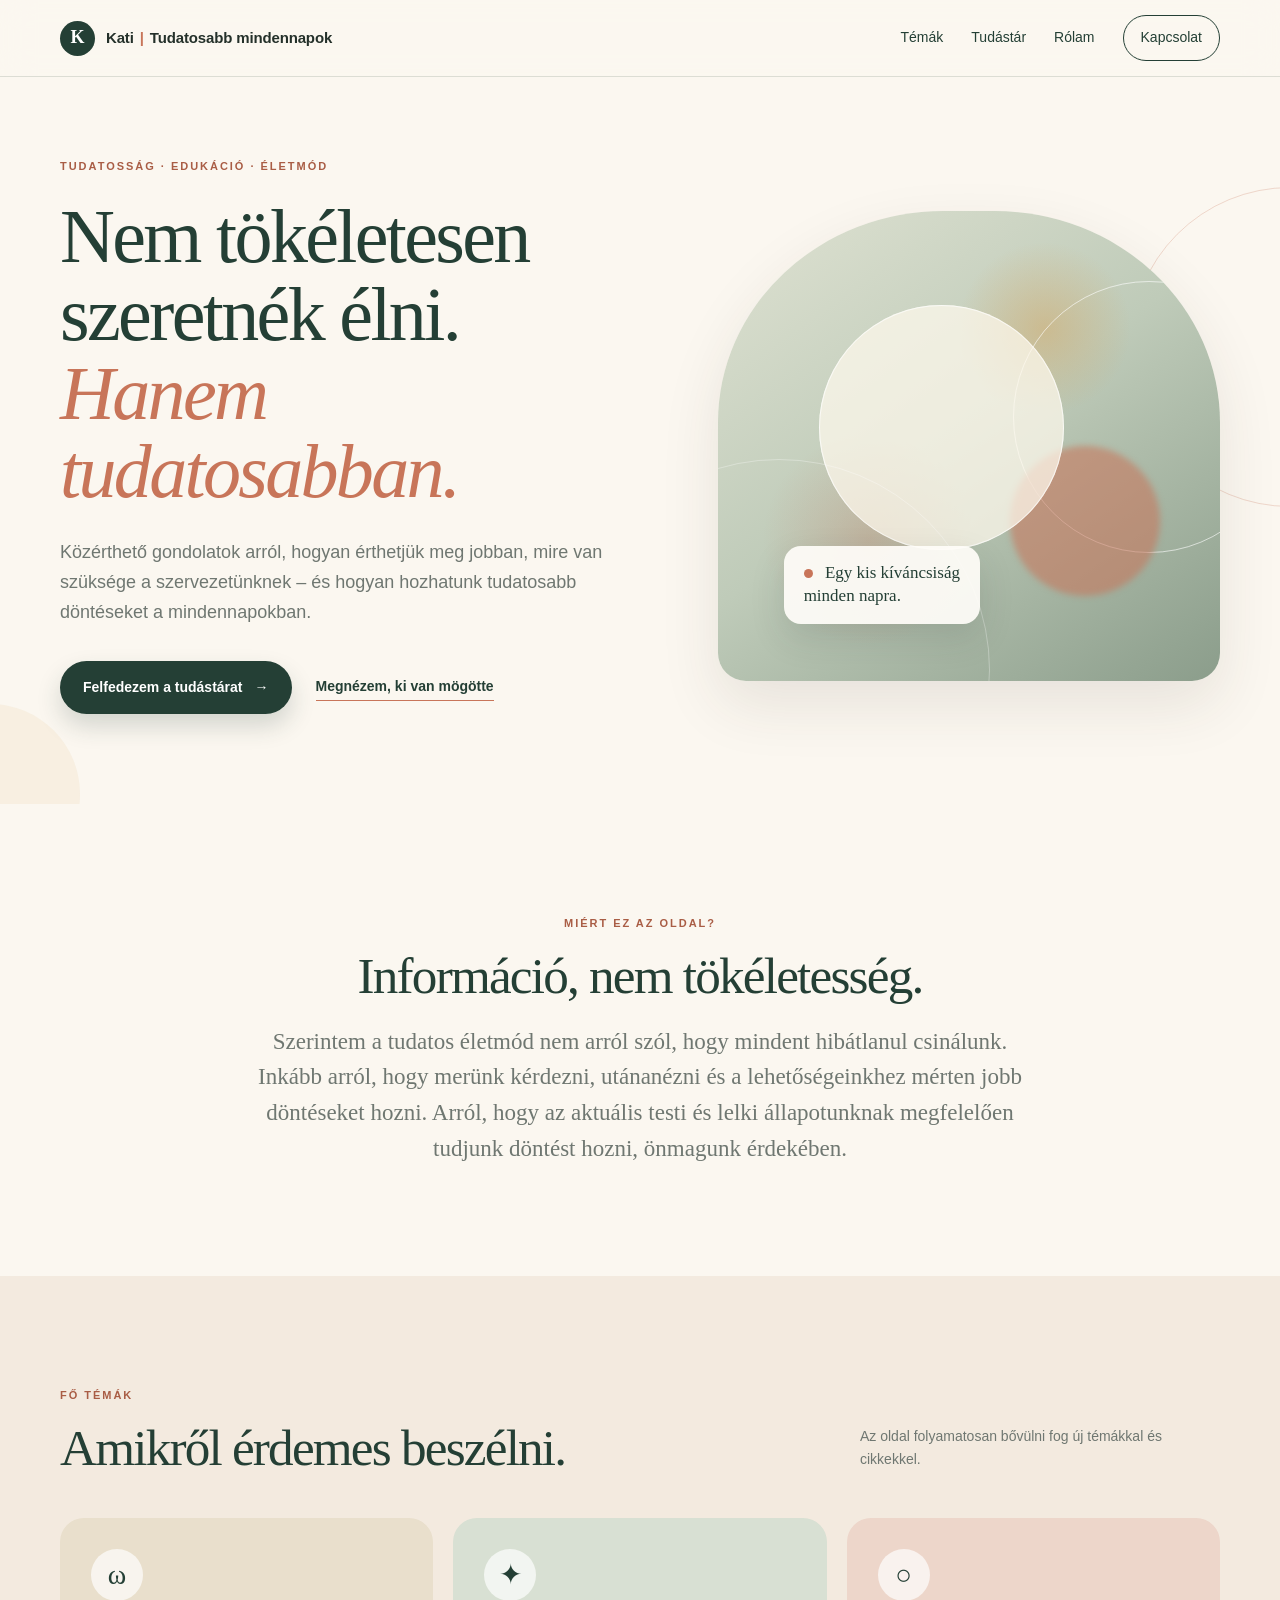
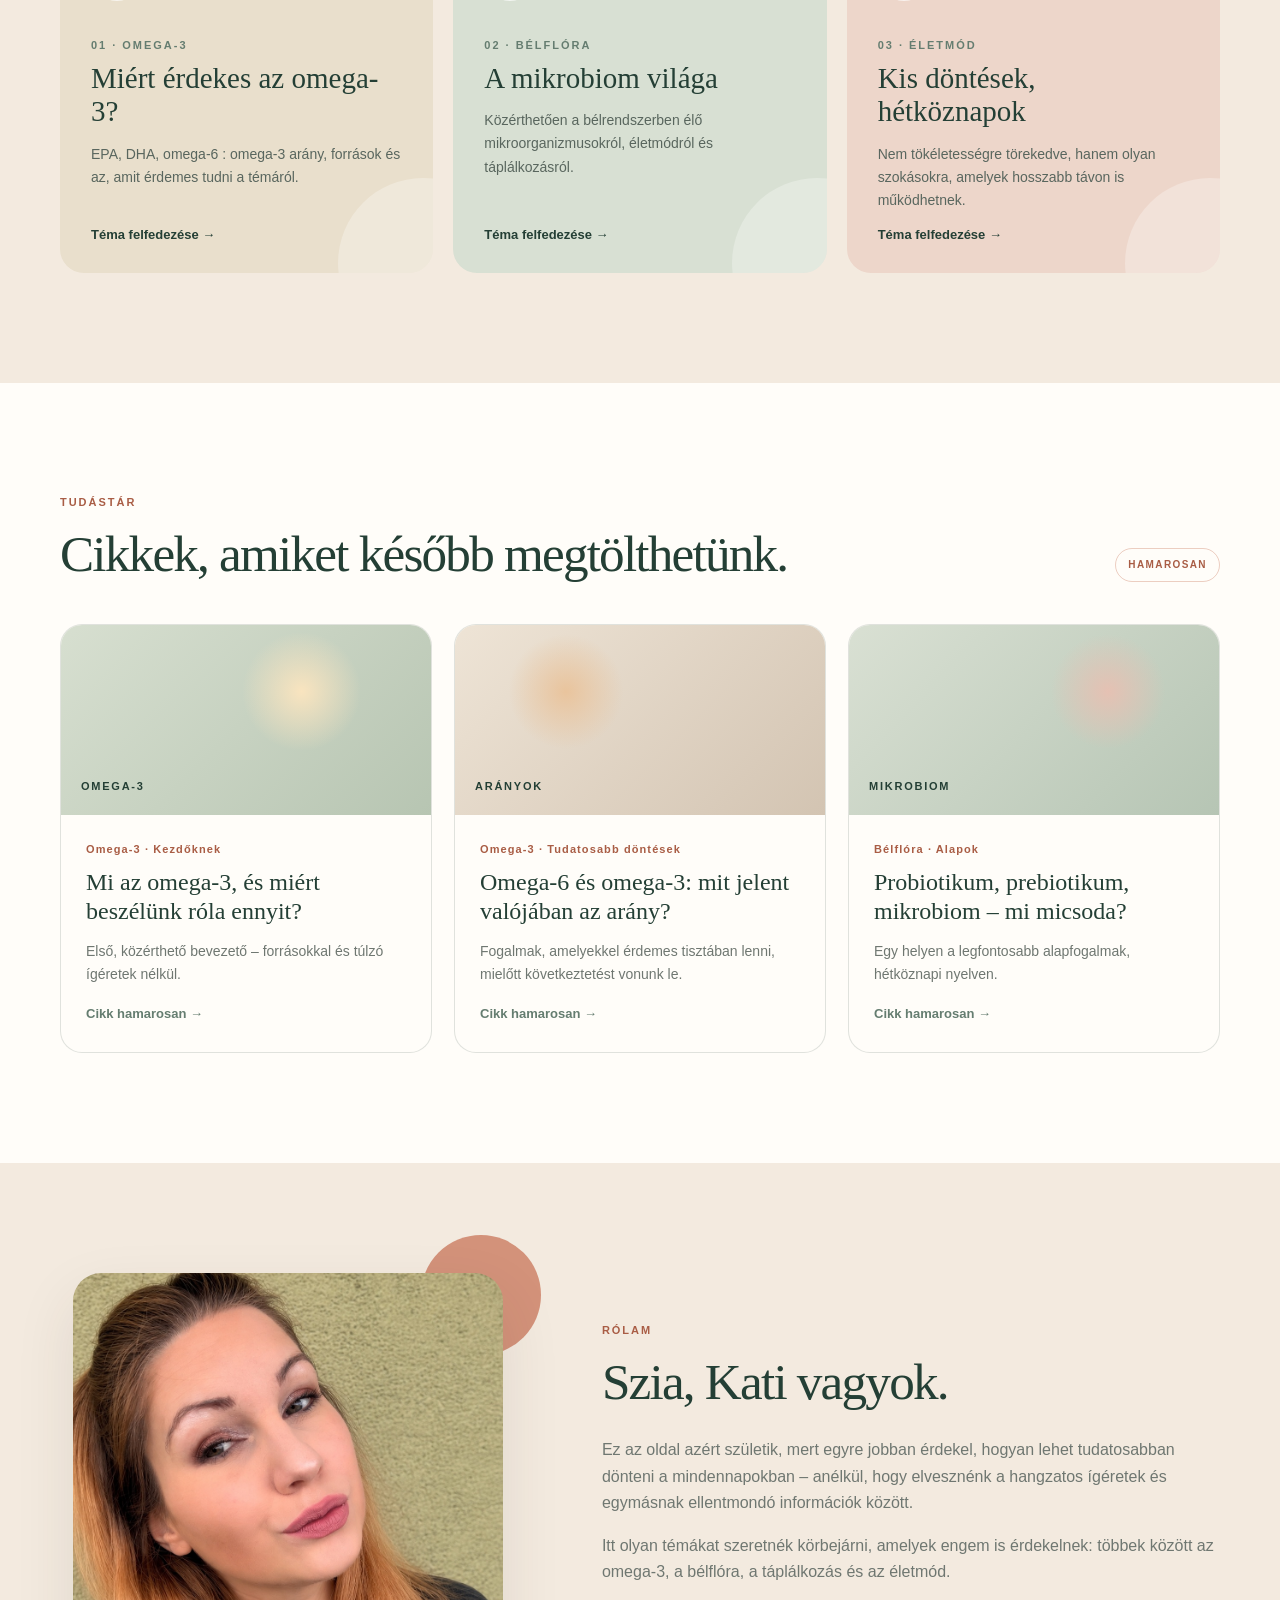
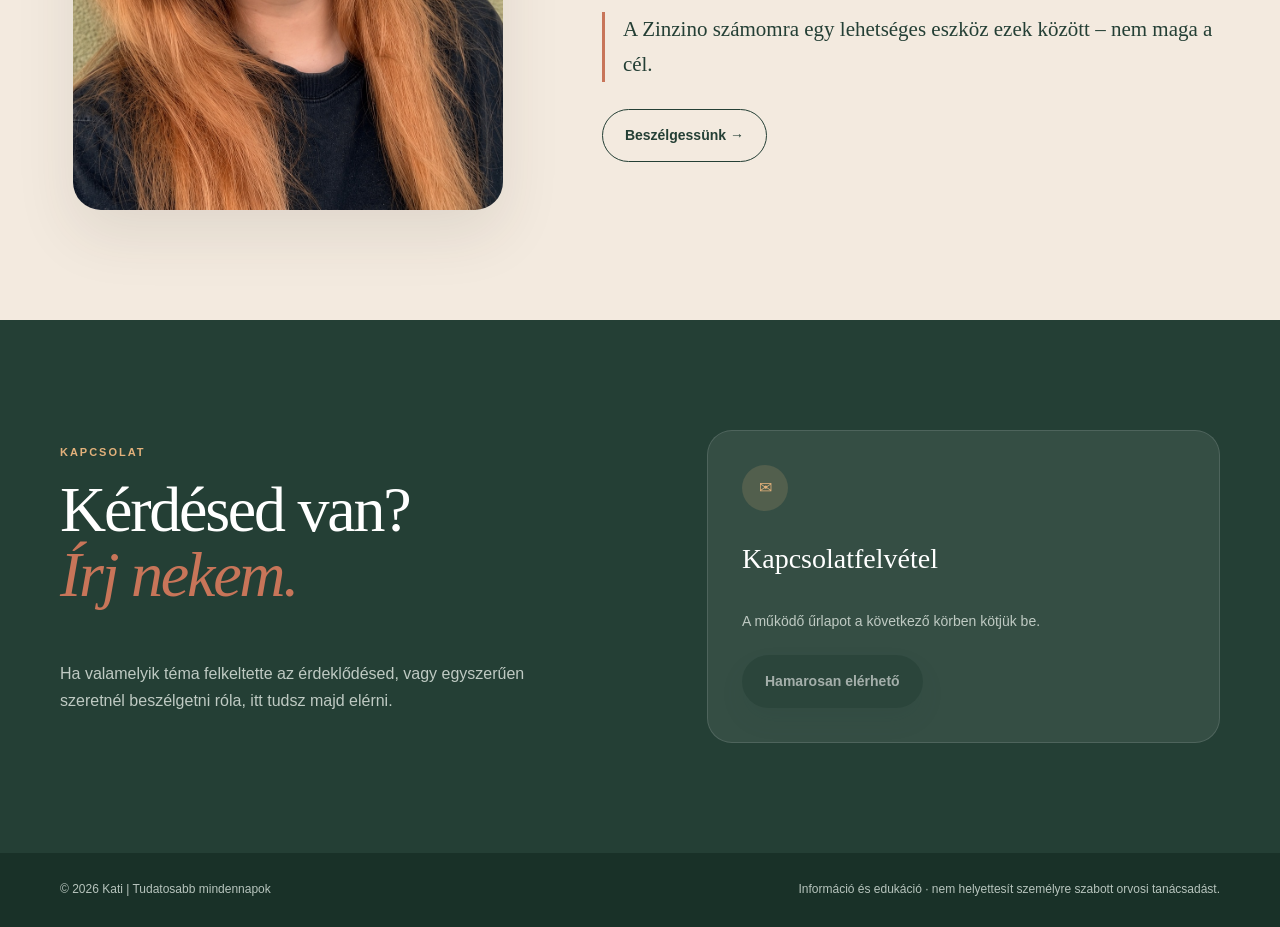
==== index.html @ 603f7fac "Update index.html" ====
<!DOCTYPE html>
<html lang="hu">
<head>
  <meta charset="UTF-8">
  <meta name="viewport" content="width=device-width, initial-scale=1.0">
  <meta name="description" content="Kati | Tudatosabb mindennapok – közérthető írások táplálkozásról, omega-3-ról, bélflóráról és tudatosabb életmódról.">
  <title>Kati | Tudatosabb mindennapok</title>
  <link rel="stylesheet" href="styles.css">
</head>
<body>

  <header class="site-header">
    <div class="container nav-wrap">
      <a class="brand" href="#top">
        <span class="brand-mark">K</span>
        <span>Kati <strong>|</strong> Tudatosabb mindennapok</span>
      </a>

      <nav class="nav">
        <a href="#temak">Témák</a>
        <a href="#tudastar">Tudástár</a>
        <a href="#rolam">Rólam</a>
        <a class="nav-cta" href="#kapcsolat">Kapcsolat</a>
      </nav>
    </div>
  </header>

  <main id="top">

    <section class="hero">
      <div class="hero-decoration hero-decoration-one"></div>
      <div class="hero-decoration hero-decoration-two"></div>

      <div class="container hero-grid">
        <div class="hero-copy">
          <p class="eyebrow">TUDATOSSÁG · EDUKÁCIÓ · ÉLETMÓD</p>
          <h1>Nem tökéletesen szeretnék élni.<br><em>Hanem tudatosabban.</em></h1>
          <p class="hero-text">
            Közérthető gondolatok arról, hogyan érthetjük meg jobban,
            mire van szüksége a szervezetünknek – és hogyan hozhatunk
            tudatosabb döntéseket a mindennapokban.
          </p>
          <div class="hero-actions">
            <a class="button button-primary" href="#tudastar">Felfedezem a tudástárat <span>→</span></a>
            <a class="text-link" href="#rolam">Megnézem, ki van mögötte</a>
          </div>
        </div>

        <div class="hero-visual">
          <div class="hero-card">
            <div class="hero-card-glow"></div>
            <div class="hero-leaf leaf-one"></div>
            <div class="hero-leaf leaf-two"></div>
            <div class="hero-circle"></div>
            <div class="hero-note">
              <span class="note-dot"></span>
              Egy kis kíváncsiság<br>minden napra.
            </div>
          </div>
        </div>
      </div>
    </section>

    <section class="intro section">
      <div class="container narrow">
        <p class="section-kicker">MIÉRT EZ AZ OLDAL?</p>
        <h2>Információ, nem tökéletesség.</h2>
        <p class="lead">
          Szerintem a tudatos életmód nem arról szól, hogy mindent hibátlanul
          csinálunk. Inkább arról, hogy merünk kérdezni, utánanézni és a
          lehetőségeinkhez mérten jobb döntéseket hozni.
          Arról, hogy az aktuális testi és lelki állapotunknak megfelelően tudjunk 
          döntést hozni, önmagunk érdekében.
        </p>
      </div>
    </section>

    <section id="temak" class="topics section section-soft">
      <div class="container">
        <div class="section-heading">
          <div>
            <p class="section-kicker">FŐ TÉMÁK</p>
            <h2>Amikről érdemes beszélni.</h2>
          </div>
          <p class="section-description">Az oldal folyamatosan bővülni fog új témákkal és cikkekkel.</p>
        </div>

        <div class="topic-grid">
          <article class="topic-card topic-omega">
            <span class="topic-icon">ω</span>
            <p class="card-label">01 · OMEGA-3</p>
            <h3>Miért érdekes az omega-3?</h3>
            <p>EPA, DHA, omega-6 : omega-3 arány, források és az, amit érdemes tudni a témáról.</p>
            <a href="#tudastar">Téma felfedezése <span>→</span></a>
          </article>

          <article class="topic-card topic-gut">
            <span class="topic-icon">✦</span>
            <p class="card-label">02 · BÉLFLÓRA</p>
            <h3>A mikrobiom világa</h3>
            <p>Közérthetően a bélrendszerben élő mikroorganizmusokról, életmódról és táplálkozásról.</p>
            <a href="#tudastar">Téma felfedezése <span>→</span></a>
          </article>

          <article class="topic-card topic-lifestyle">
            <span class="topic-icon">○</span>
            <p class="card-label">03 · ÉLETMÓD</p>
            <h3>Kis döntések, hétköznapok</h3>
            <p>Nem tökéletességre törekedve, hanem olyan szokásokra, amelyek hosszabb távon is működhetnek.</p>
            <a href="#tudastar">Téma felfedezése <span>→</span></a>
          </article>
        </div>
      </div>
    </section>

    <section id="tudastar" class="articles section">
      <div class="container">
        <div class="section-heading">
          <div>
            <p class="section-kicker">TUDÁSTÁR</p>
            <h2>Cikkek, amiket később megtölthetünk.</h2>
          </div>
          <span class="coming-soon">HAMAROSAN</span>
        </div>

        <div class="article-grid">
          <article class="article-card">
            <div class="article-image article-image-omega">
              <span>OMEGA-3</span>
            </div>
            <div class="article-content">
              <p class="article-meta">Omega-3 · Kezdőknek</p>
              <h3>Mi az omega-3, és miért beszélünk róla ennyit?</h3>
              <p>Első, közérthető bevezető – forrásokkal és túlzó ígéretek nélkül.</p>
              <a href="#" class="disabled-link">Cikk hamarosan <span>→</span></a>
            </div>
          </article>

          <article class="article-card">
            <div class="article-image article-image-ratio">
              <span>ARÁNYOK</span>
            </div>
            <div class="article-content">
              <p class="article-meta">Omega-3 · Tudatosabb döntések</p>
              <h3>Omega-6 és omega-3: mit jelent valójában az arány?</h3>
              <p>Fogalmak, amelyekkel érdemes tisztában lenni, mielőtt következtetést vonunk le.</p>
              <a href="#" class="disabled-link">Cikk hamarosan <span>→</span></a>
            </div>
          </article>

          <article class="article-card">
            <div class="article-image article-image-gut">
              <span>MIKROBIOM</span>
            </div>
            <div class="article-content">
              <p class="article-meta">Bélflóra · Alapok</p>
              <h3>Probiotikum, prebiotikum, mikrobiom – mi micsoda?</h3>
              <p>Egy helyen a legfontosabb alapfogalmak, hétköznapi nyelven.</p>
              <a href="#" class="disabled-link">Cikk hamarosan <span>→</span></a>
            </div>
          </article>
        </div>
      </div>
    </section>

    <section id="rolam" class="about section section-soft">
      <div class="container about-grid">
        <div class="about-photo-wrap">
          <div class="about-accent"></div>
          <img src="assets/profile.jpg" alt="Kati portréja" class="about-photo">
        </div>

        <div class="about-copy">
          <p class="section-kicker">RÓLAM</p>
          <h2>Szia, Kati vagyok.</h2>
          <p>
            Ez az oldal azért születik, mert egyre jobban érdekel, hogyan lehet
            tudatosabban dönteni a mindennapokban – anélkül, hogy elvesznénk
            a hangzatos ígéretek és egymásnak ellentmondó információk között.
          </p>
          <p>
            Itt olyan témákat szeretnék körbejárni, amelyek engem is érdekelnek:
            többek között az omega-3, a bélflóra, a táplálkozás és az életmód.
          </p>
          <p class="highlight-text">
            A Zinzino számomra egy lehetséges eszköz ezek között – nem maga a cél.
          </p>
          <a class="button button-outline" href="#kapcsolat">Beszélgessünk →</a>
        </div>
      </div>
    </section>

    <section id="kapcsolat" class="contact section">
      <div class="container contact-box">
        <div class="contact-copy">
          <p class="section-kicker">KAPCSOLAT</p>
          <h2>Kérdésed van?<br><em>Írj nekem.</em></h2>
          <p>
            Ha valamelyik téma felkeltette az érdeklődésed, vagy egyszerűen
            szeretnél beszélgetni róla, itt tudsz majd elérni.
          </p>
        </div>

        <div class="contact-placeholder">
          <span class="placeholder-icon">✉</span>
          <h3>Kapcsolatfelvétel</h3>
          <p>A működő űrlapot a következő körben kötjük be.</p>
          <button class="button button-primary" type="button" disabled>Hamarosan elérhető</button>
        </div>
      </div>
    </section>

  </main>

  <footer class="site-footer">
    <div class="container footer-wrap">
      <p>© 2026 Kati | Tudatosabb mindennapok</p>
      <p class="footer-note">Információ és edukáció · nem helyettesít személyre szabott orvosi tanácsadást.</p>
    </div>
  </footer>

</body>
</html>
---- styles.css ----
:root {
  --cream: #fbf7f0;
  --cream-deep: #f3eadf;
  --paper: #fffdf9;
  --green: #243f35;
  --green-soft: #657d70;
  --olive: #87927a;
  --terracotta: #c87559;
  --terracotta-dark: #a95d45;
  --gold: #d6a45c;
  --ink: #24302a;
  --muted: #6f7771;
  --line: rgba(36, 63, 53, 0.14);
  --shadow: 0 24px 60px rgba(55, 48, 39, 0.10);
  --radius: 24px;
  --max: 1160px;
}

* { box-sizing: border-box; }
html { scroll-behavior: smooth; }
body {
  margin: 0;
  background: var(--cream);
  color: var(--ink);
  font-family: Inter, ui-sans-serif, -apple-system, BlinkMacSystemFont, "Segoe UI", sans-serif;
  line-height: 1.65;
}
a { color: inherit; text-decoration: none; }
button { font: inherit; }

.container {
  width: min(calc(100% - 40px), var(--max));
  margin: 0 auto;
}
.narrow { max-width: 790px; }
.section { padding: 110px 0; }

.site-header {
  position: sticky;
  top: 0;
  z-index: 10;
  background: rgba(251, 247, 240, 0.88);
  backdrop-filter: blur(16px);
  border-bottom: 1px solid var(--line);
}
.nav-wrap {
  min-height: 76px;
  display: flex;
  align-items: center;
  justify-content: space-between;
  gap: 30px;
}
.brand {
  display: inline-flex;
  align-items: center;
  gap: 11px;
  font-size: 15px;
  font-weight: 650;
  letter-spacing: -0.01em;
}
.brand strong { color: var(--terracotta); margin: 0 2px; }
.brand-mark {
  width: 35px;
  height: 35px;
  border-radius: 50%;
  display: grid;
  place-items: center;
  background: var(--green);
  color: white;
  font-family: Georgia, serif;
  font-size: 18px;
}
.nav { display: flex; align-items: center; gap: 28px; font-size: 14px; }
.nav a { color: var(--green); }
.nav a:hover { color: var(--terracotta-dark); }
.nav-cta {
  padding: 10px 17px;
  border: 1px solid var(--green);
  border-radius: 999px;
}
.nav-cta:hover { background: var(--green); color: white !important; }

.hero {
  position: relative;
  overflow: hidden;
  min-height: 690px;
  display: grid;
  align-items: center;
}
.hero-grid {
  display: grid;
  grid-template-columns: 1.02fr .98fr;
  align-items: center;
  gap: 65px;
  padding: 80px 0 90px;
}
.eyebrow, .section-kicker, .card-label, .article-meta {
  font-size: 11px;
  font-weight: 800;
  letter-spacing: .18em;
  color: var(--terracotta-dark);
}
.eyebrow { margin: 0 0 22px; }
h1, h2, h3 { color: var(--green); margin-top: 0; }
h1, h2 {
  font-family: Georgia, "Times New Roman", serif;
  font-weight: 500;
  letter-spacing: -.035em;
}
h1 {
  font-size: clamp(50px, 6vw, 76px);
  line-height: 1.03;
  margin-bottom: 28px;
}
h1 em, h2 em { color: var(--terracotta); font-style: italic; }
.hero-text {
  max-width: 590px;
  font-size: 18px;
  color: var(--muted);
  margin-bottom: 34px;
}
.hero-actions { display: flex; align-items: center; gap: 24px; flex-wrap: wrap; }

.button {
  display: inline-flex;
  align-items: center;
  justify-content: center;
  gap: 12px;
  border-radius: 999px;
  padding: 14px 22px;
  font-weight: 750;
  font-size: 14px;
  border: 1px solid transparent;
  transition: transform .2s ease, box-shadow .2s ease, background .2s ease;
}
.button:hover { transform: translateY(-2px); }
.button-primary {
  background: var(--green);
  color: white;
  box-shadow: 0 12px 25px rgba(36, 63, 53, .18);
}
.button-primary:hover { background: #183128; }
.button-outline { border-color: var(--green); color: var(--green); }
.button-outline:hover { background: var(--green); color: white; }
.text-link {
  font-size: 14px;
  font-weight: 700;
  color: var(--green);
  border-bottom: 1px solid var(--terracotta);
  padding-bottom: 2px;
}

.hero-visual { min-height: 490px; position: relative; }
.hero-card {
  position: absolute;
  inset: 20px 0 0 35px;
  border-radius: 45% 45% 28px 28px;
  background:
    radial-gradient(circle at 65% 25%, rgba(214,164,92,.45), transparent 18%),
    radial-gradient(circle at 30% 70%, rgba(200,117,89,.26), transparent 22%),
    linear-gradient(145deg, #dfe2d2, #bfcbb9 48%, #8b9d8b);
  box-shadow: var(--shadow);
  overflow: hidden;
}
.hero-card::before {
  content: "";
  position: absolute;
  width: 270px; height: 270px;
  border: 1px solid rgba(255,255,255,.6);
  border-radius: 50%;
  right: -65px; top: 70px;
}
.hero-card::after {
  content: "";
  position: absolute;
  width: 420px; height: 420px;
  border: 1px solid rgba(255,255,255,.3);
  border-radius: 50%;
  left: -150px; bottom: -200px;
}
.hero-circle {
  position: absolute;
  width: 245px; height: 245px;
  border-radius: 50%;
  left: 20%;
  top: 20%;
  background: rgba(255, 250, 238, .72);
  box-shadow: inset 0 0 0 1px rgba(255,255,255,.7);
}
.hero-card-glow {
  position: absolute;
  width: 150px; height: 150px;
  border-radius: 50%;
  right: 12%;
  bottom: 18%;
  background: rgba(200,117,89,.56);
  filter: blur(3px);
}
.hero-note {
  position: absolute;
  z-index: 2;
  left: 13%;
  bottom: 12%;
  background: rgba(255,253,249,.92);
  padding: 16px 20px;
  border-radius: 17px;
  box-shadow: 0 14px 35px rgba(42,50,44,.13);
  color: var(--green);
  font-family: Georgia, serif;
  font-size: 17px;
  line-height: 1.35;
}
.note-dot {
  display: inline-block;
  width: 9px; height: 9px;
  background: var(--terracotta);
  border-radius: 50%;
  margin-right: 8px;
}
.hero-decoration { position: absolute; border-radius: 50%; pointer-events: none; }
.hero-decoration-one {
  width: 320px; height: 320px;
  right: -170px; top: 110px;
  border: 1px solid rgba(200,117,89,.25);
}
.hero-decoration-two {
  width: 180px; height: 180px;
  left: -100px; bottom: -80px;
  background: rgba(214,164,92,.10);
}

.intro { text-align: center; }
.section-kicker { margin: 0 0 15px; }
.intro h2, .section-heading h2, .about-copy h2 {
  font-size: clamp(38px, 4vw, 52px);
  line-height: 1.1;
  margin-bottom: 20px;
}
.lead {
  font-family: Georgia, serif;
  font-size: 23px;
  color: var(--muted);
  line-height: 1.55;
  margin: 0 auto;
}

.section-soft { background: var(--cream-deep); }
.section-heading {
  display: flex;
  align-items: end;
  justify-content: space-between;
  gap: 30px;
  margin-bottom: 42px;
}
.section-heading h2 { margin-bottom: 0; }
.section-description {
  max-width: 360px;
  color: var(--muted);
  margin: 0 0 5px;
  font-size: 14px;
}
.topic-grid { display: grid; grid-template-columns: repeat(3, 1fr); gap: 20px; }
.topic-card {
  min-height: 355px;
  padding: 31px;
  border-radius: var(--radius);
  position: relative;
  overflow: hidden;
  transition: transform .25s ease, box-shadow .25s ease;
}
.topic-card:hover { transform: translateY(-5px); box-shadow: var(--shadow); }
.topic-card::after {
  content: "";
  position: absolute;
  width: 170px; height: 170px;
  border-radius: 50%;
  right: -75px; bottom: -75px;
  background: rgba(255,255,255,.28);
}
.topic-omega { background: #e9dfcc; }
.topic-gut { background: #d8e0d3; }
.topic-lifestyle { background: #edd6ca; }
.topic-icon {
  display: grid;
  place-items: center;
  width: 52px; height: 52px;
  border-radius: 50%;
  background: rgba(255,255,255,.68);
  color: var(--green);
  font-family: Georgia, serif;
  font-size: 28px;
  margin-bottom: 35px;
}
.card-label { color: var(--green-soft); margin-bottom: 8px; }
.topic-card h3 { font-family: Georgia, serif; font-size: 29px; font-weight: 500; line-height: 1.15; margin-bottom: 13px; }
.topic-card p:not(.card-label) { color: #59665e; font-size: 14px; }
.topic-card a {
  position: absolute; left: 31px; bottom: 27px;
  font-size: 13px; font-weight: 800; color: var(--green);
}

.articles { background: var(--paper); }
.coming-soon {
  font-size: 10px;
  font-weight: 800;
  letter-spacing: .14em;
  color: var(--terracotta-dark);
  border: 1px solid rgba(200,117,89,.35);
  padding: 8px 12px;
  border-radius: 999px;
}
.article-grid { display: grid; grid-template-columns: repeat(3, 1fr); gap: 22px; }
.article-card {
  border: 1px solid var(--line);
  border-radius: 22px;
  overflow: hidden;
  background: var(--paper);
  transition: transform .25s ease, box-shadow .25s ease;
}
.article-card:hover { transform: translateY(-4px); box-shadow: var(--shadow); }
.article-image {
  height: 190px;
  display: flex;
  align-items: end;
  padding: 20px;
  font-size: 11px;
  font-weight: 800;
  letter-spacing: .16em;
  color: var(--green);
}
.article-image-omega { background: radial-gradient(circle at 65% 35%, #f9e4bf, transparent 22%), linear-gradient(135deg, #d7dfd0, #b7c5b2); }
.article-image-ratio { background: radial-gradient(circle at 30% 35%, #e9c49d, transparent 20%), linear-gradient(135deg, #eee4d6, #d3c4b2); }
.article-image-gut { background: radial-gradient(circle at 70% 35%, #e5c1b3, transparent 20%), linear-gradient(135deg, #d9e0d3, #b6c5b4); }
.article-content { padding: 25px; }
.article-meta { color: var(--terracotta-dark); margin: 0 0 10px; letter-spacing: .1em; }
.article-content h3 {
  font-family: Georgia, serif;
  font-weight: 500;
  font-size: 24px;
  line-height: 1.2;
  margin-bottom: 12px;
}
.article-content p:not(.article-meta) { font-size: 14px; color: var(--muted); }
.disabled-link { color: var(--green-soft); font-size: 13px; font-weight: 800; }

.about-grid {
  display: grid;
  grid-template-columns: .85fr 1.15fr;
  gap: 85px;
  align-items: center;
}
.about-photo-wrap { position: relative; max-width: 430px; margin: 0 auto; }
.about-photo {
  display: block;
  width: 100%;
  aspect-ratio: 4 / 5;
  object-fit: cover;
  object-position: center top;
  border-radius: 28px;
  position: relative;
  z-index: 2;
  box-shadow: var(--shadow);
}
.about-accent {
  position: absolute;
  width: 120px; height: 120px;
  border-radius: 50%;
  background: var(--terracotta);
  right: -38px; top: -38px;
  opacity: .75;
}
.about-copy h2 { margin-bottom: 27px; }
.about-copy > p:not(.section-kicker) { color: var(--muted); max-width: 620px; }
.highlight-text {
  color: var(--green) !important;
  font-family: Georgia, serif;
  font-size: 21px;
  border-left: 3px solid var(--terracotta);
  padding-left: 18px;
  margin: 27px 0;
}

.contact { background: var(--green); color: #e9eee8; }
.contact-box {
  display: grid;
  grid-template-columns: 1.05fr .95fr;
  gap: 80px;
  align-items: center;
}
.contact h2 { color: white; font-size: clamp(45px, 5vw, 64px); line-height: 1.03; }
.contact-copy > p:not(.section-kicker) { color: #bfcac3; max-width: 530px; }
.contact .section-kicker { color: #e3b17b; }
.contact-placeholder {
  background: rgba(255,255,255,.08);
  border: 1px solid rgba(255,255,255,.13);
  border-radius: 25px;
  padding: 34px;
}
.placeholder-icon {
  width: 46px; height: 46px; border-radius: 50%;
  display: grid; place-items: center;
  background: rgba(227,177,123,.16);
  color: #e3b17b;
  margin-bottom: 25px;
}
.contact-placeholder h3 { color: white; font-family: Georgia, serif; font-size: 28px; font-weight: 500; }
.contact-placeholder p { color: #bfcac3; font-size: 14px; margin-bottom: 22px; }
.contact-placeholder .button[disabled] { opacity: .55; cursor: not-allowed; }

.site-footer { background: #193128; color: #b7c4bd; padding: 27px 0; font-size: 12px; }
.footer-wrap { display: flex; justify-content: space-between; gap: 20px; }
.footer-wrap p { margin: 0; }
.footer-note { text-align: right; }

@media (max-width: 900px) {
  .hero-grid, .about-grid, .contact-box { grid-template-columns: 1fr; }
  .hero-grid { gap: 20px; }
  .hero-visual { min-height: 420px; }
  .hero-card { inset: 10px 15% 0 5%; }
  .topic-grid, .article-grid { grid-template-columns: 1fr; }
  .topic-card { min-height: 300px; }
  .about-grid { gap: 55px; }
  .about-photo-wrap { max-width: 390px; }
  .contact-box { gap: 45px; }
}

@media (max-width: 680px) {
  .container { width: min(calc(100% - 28px), var(--max)); }
  .nav { gap: 12px; }
  .nav a:not(.nav-cta) { display: none; }
  .brand { font-size: 13px; }
  .brand-mark { width: 32px; height: 32px; }
  .section { padding: 80px 0; }
  .hero-grid { padding: 65px 0 70px; }
  h1 { font-size: 48px; }
  .hero-text { font-size: 16px; }
  .hero-visual { min-height: 340px; }
  .hero-card { inset: 0 4% 0 4%; }
  .hero-note { left: 8%; bottom: 8%; }
  .section-heading { align-items: start; flex-direction: column; }
  .footer-wrap { flex-direction: column; }
  .footer-note { text-align: left; }
}
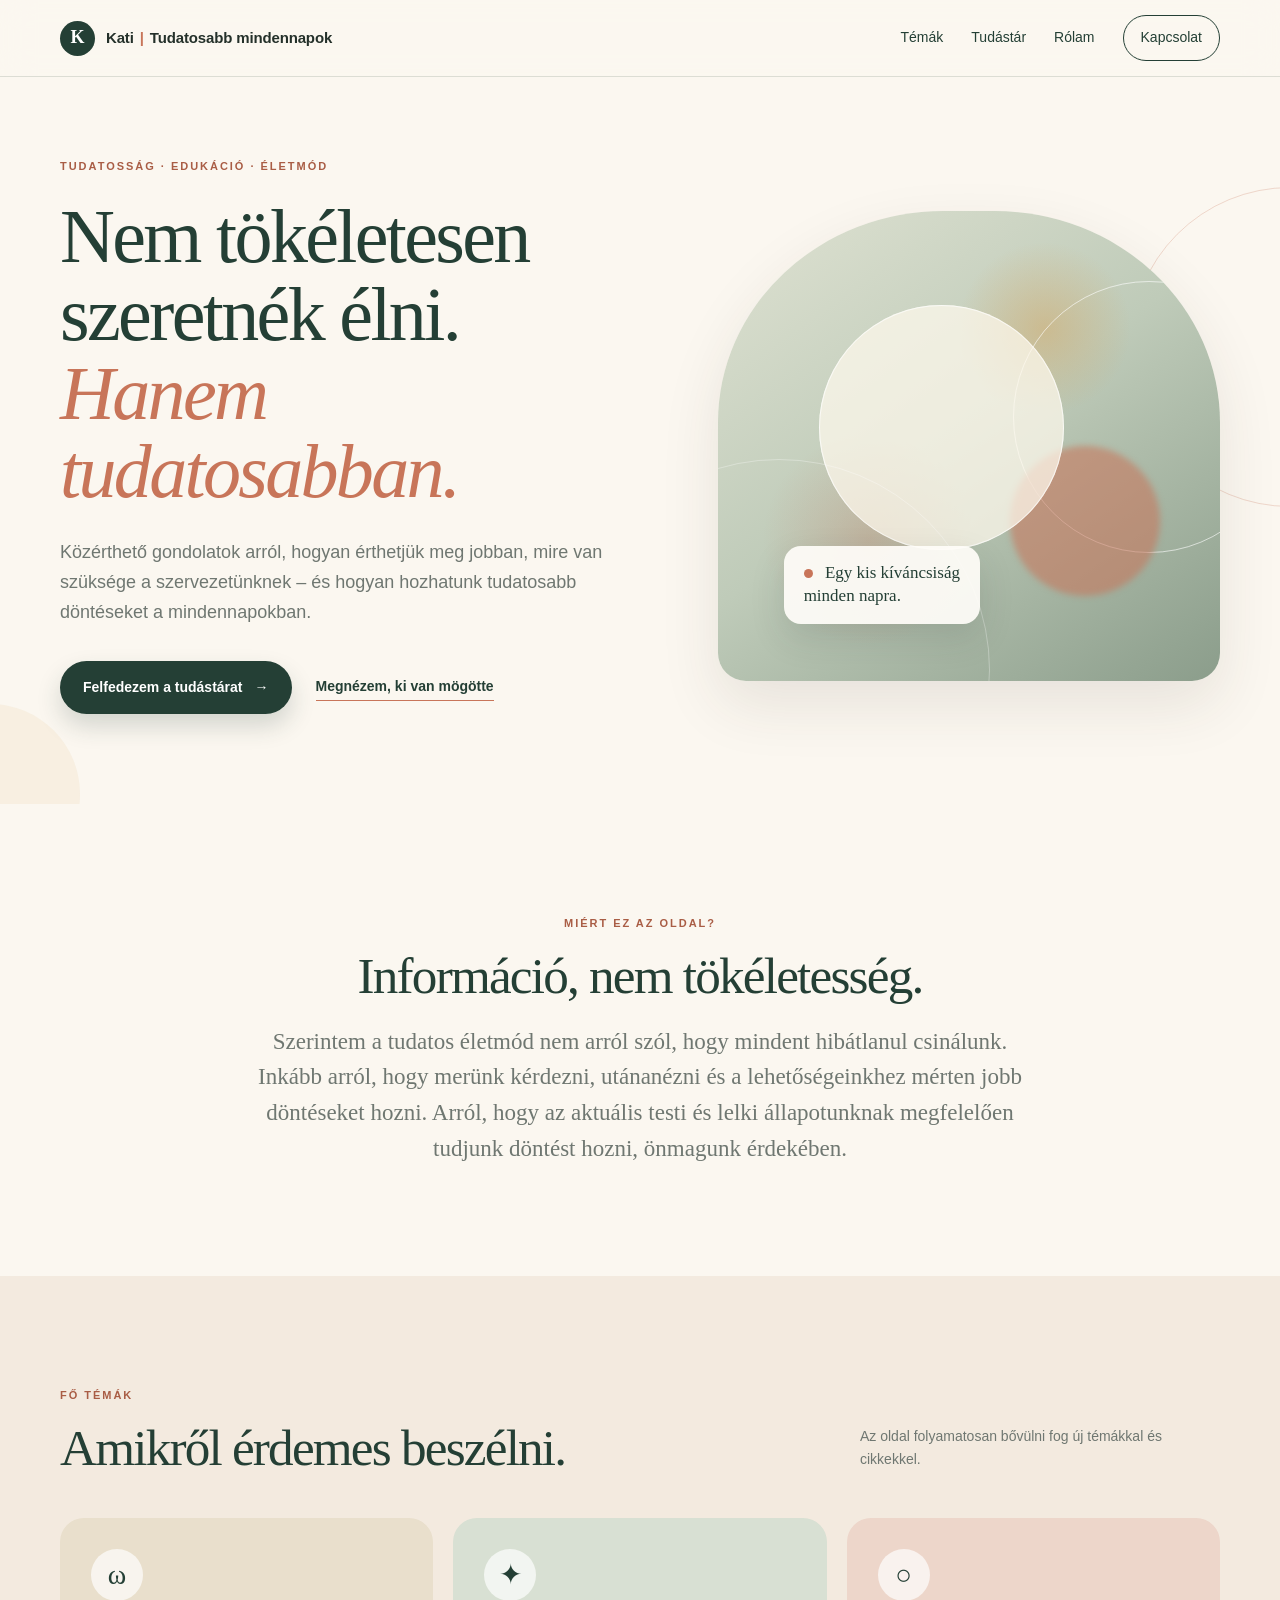
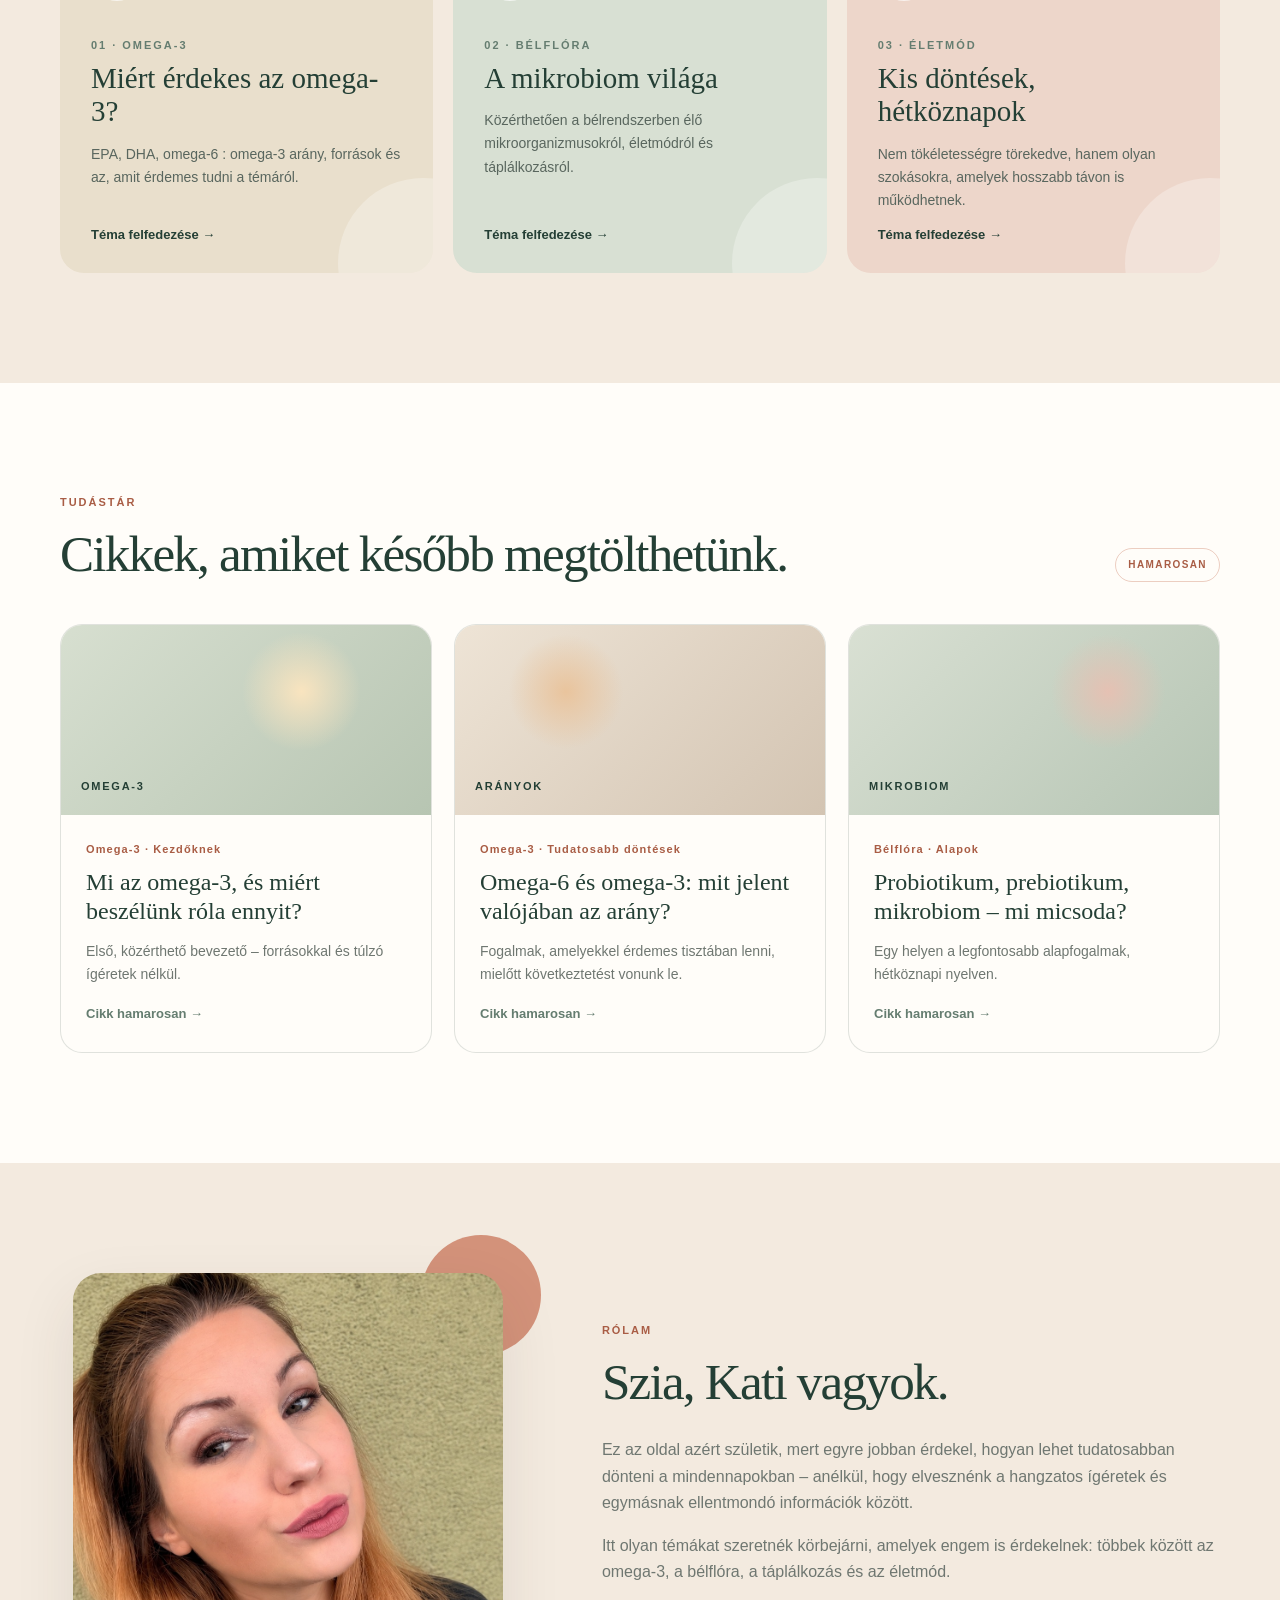
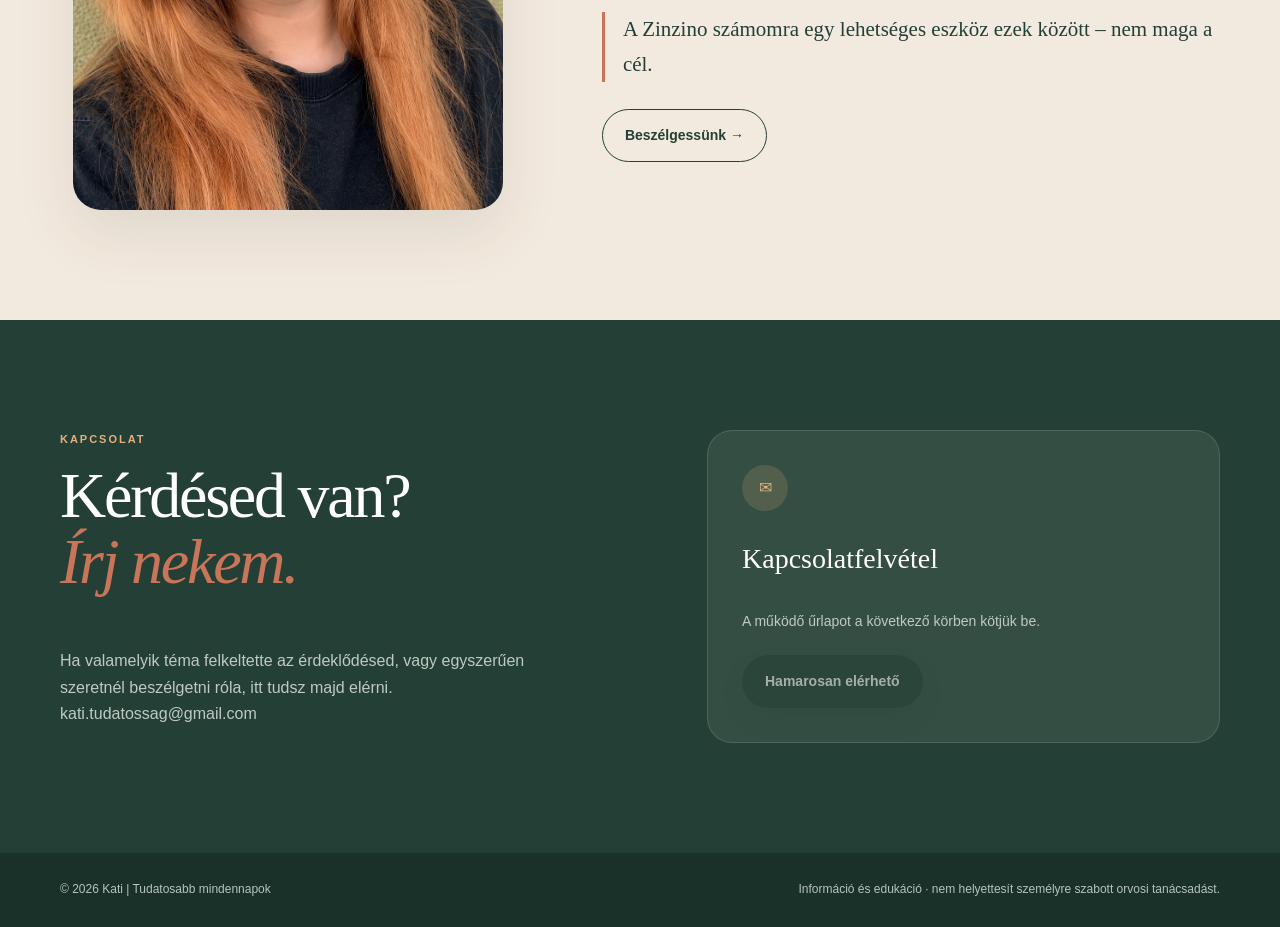
==== commit 095c9f27: "Update index.html" ====
--- a/index.html
+++ b/index.html
@@ -198,6 +198,7 @@
           <p>
             Ha valamelyik téma felkeltette az érdeklődésed, vagy egyszerűen
             szeretnél beszélgetni róla, itt tudsz majd elérni.
+            <a href="mailto:kati.tudatossag@gmail.com">kati.tudatossag@gmail.com</a>
           </p>
         </div>
 
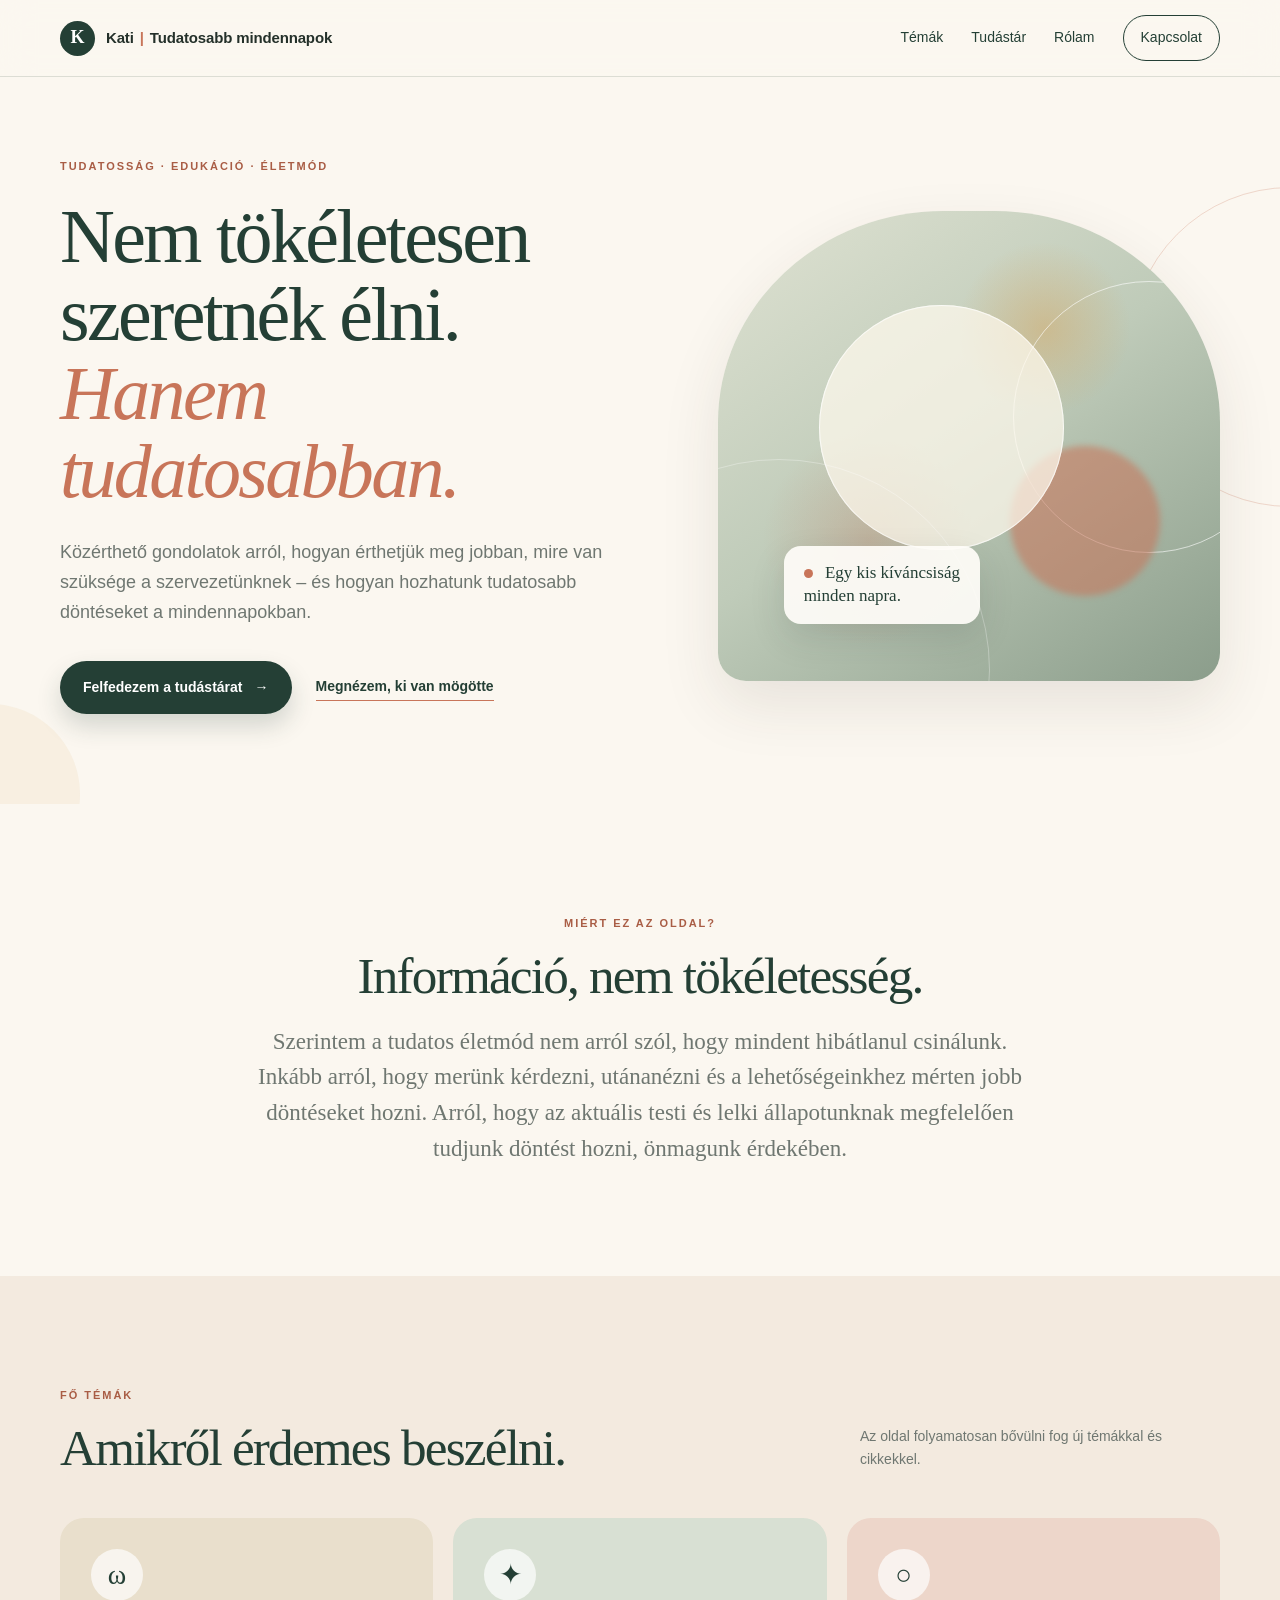
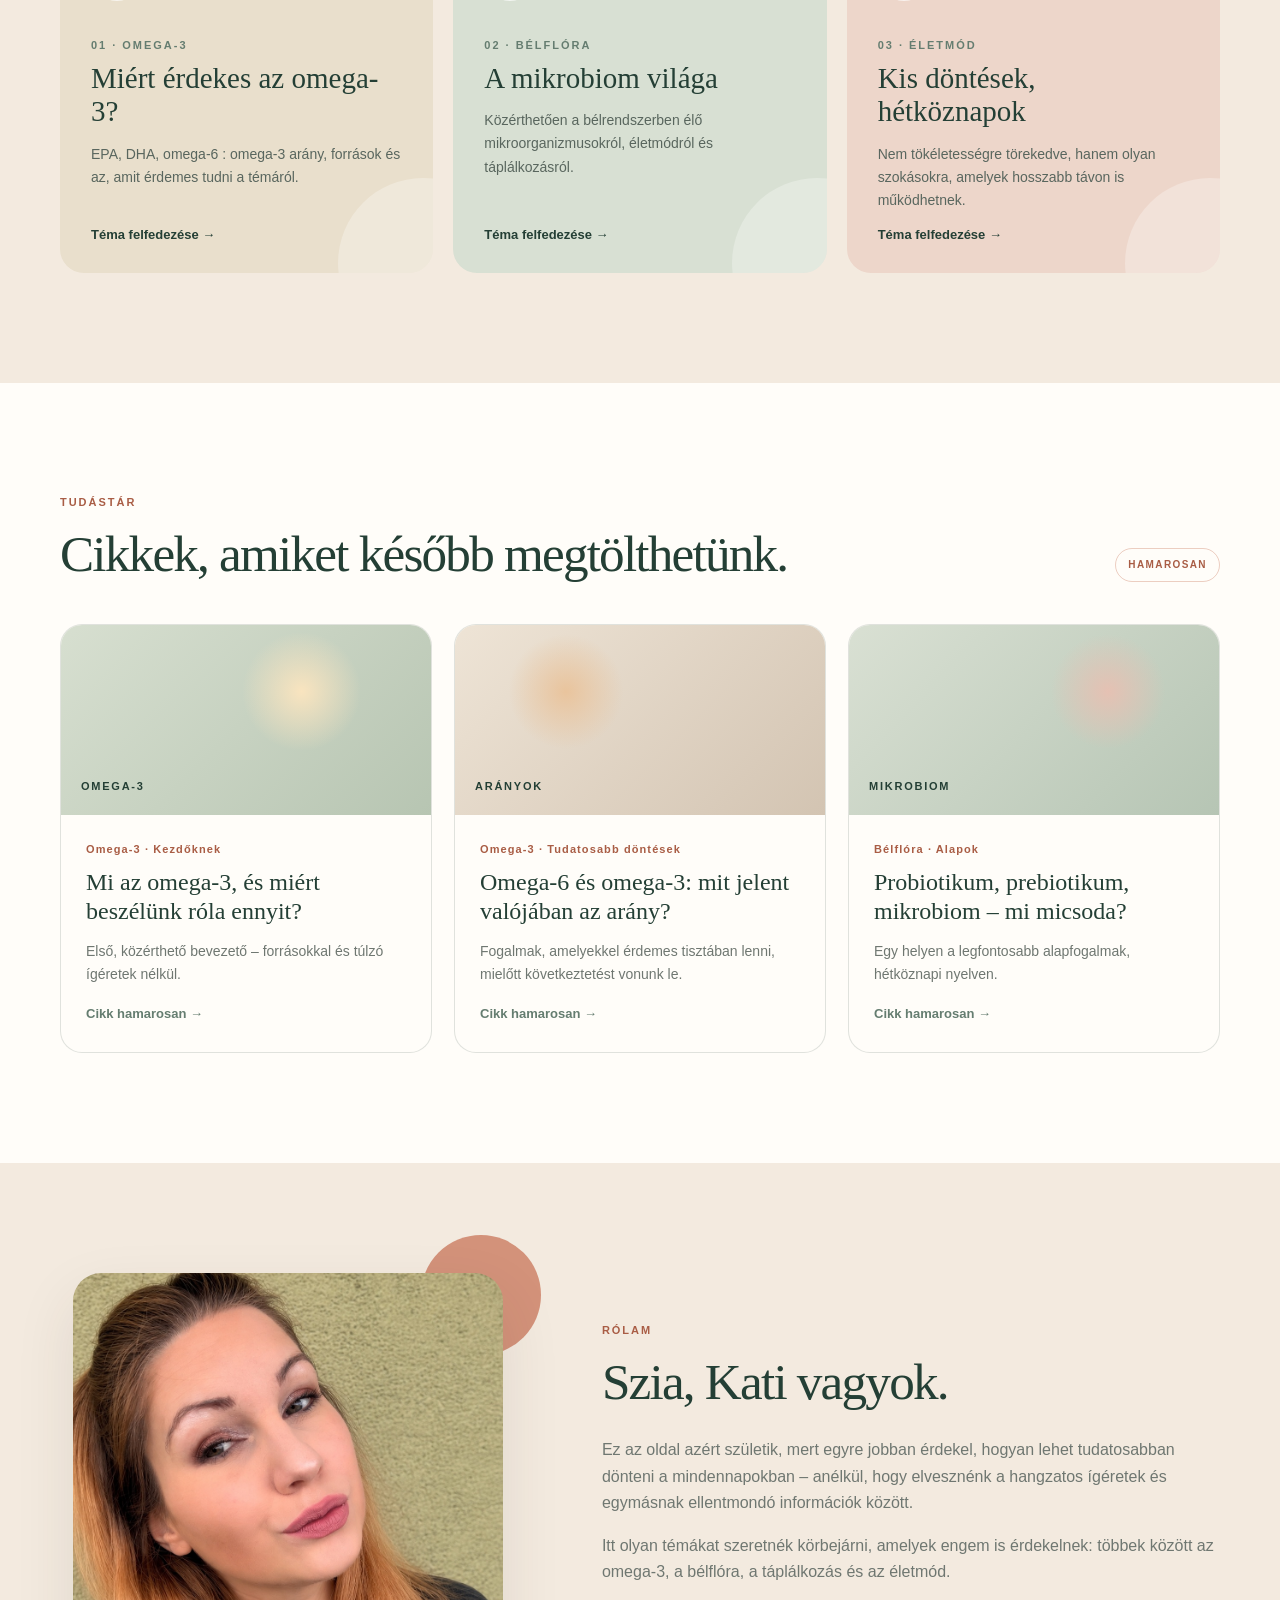
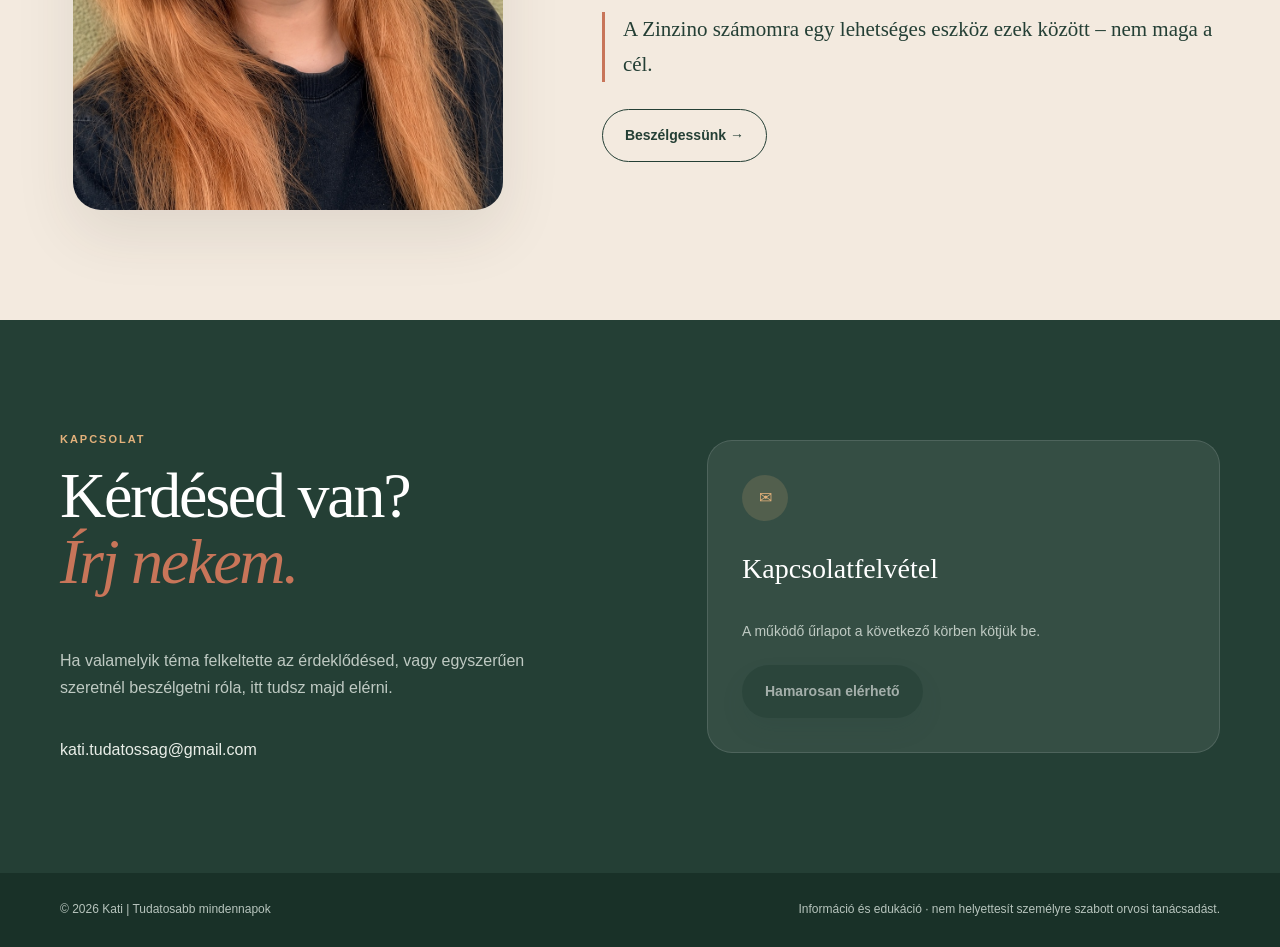
==== commit 894a3a12: "Update index.html" ====
--- a/index.html
+++ b/index.html
@@ -195,11 +195,14 @@
         <div class="contact-copy">
           <p class="section-kicker">KAPCSOLAT</p>
           <h2>Kérdésed van?<br><em>Írj nekem.</em></h2>
-          <p>
-            Ha valamelyik téma felkeltette az érdeklődésed, vagy egyszerűen
-            szeretnél beszélgetni róla, itt tudsz majd elérni.
-            <a href="mailto:kati.tudatossag@gmail.com">kati.tudatossag@gmail.com</a>
-          </p>
+    <p>
+  Ha valamelyik téma felkeltette az érdeklődésed, vagy egyszerűen szeretnél
+  beszélgetni róla, itt tudsz majd elérni.
+</p>
+
+<a class="email-link" href="mailto:kati.tudatossag@gmail.com">
+  kati.tudatossag@gmail.com
+</a>
         </div>
 
         <div class="contact-placeholder">
--- a/styles.css
+++ b/styles.css
@@ -441,3 +441,7 @@
   .footer-wrap { flex-direction: column; }
   .footer-note { text-align: left; }
 }
+.email-link {
+  display: inline-block;
+  margin-top: 20px;
+}
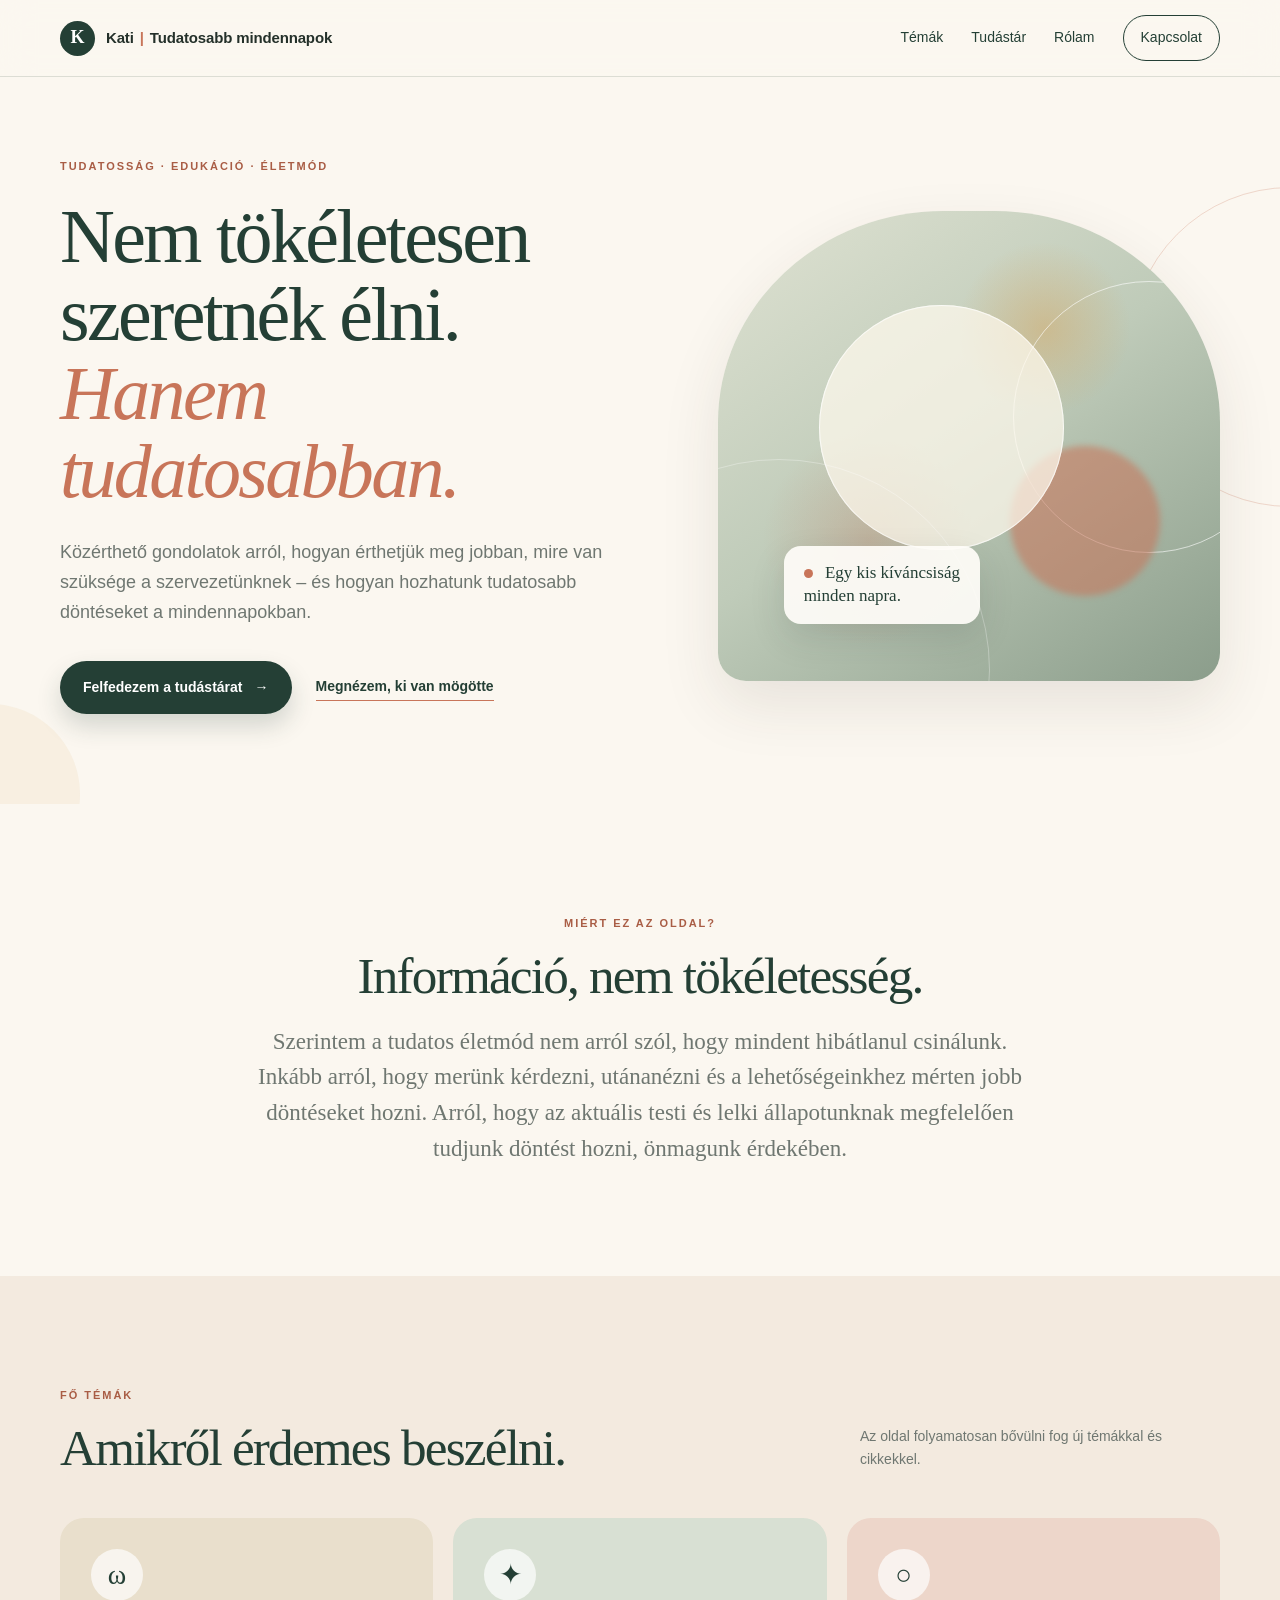
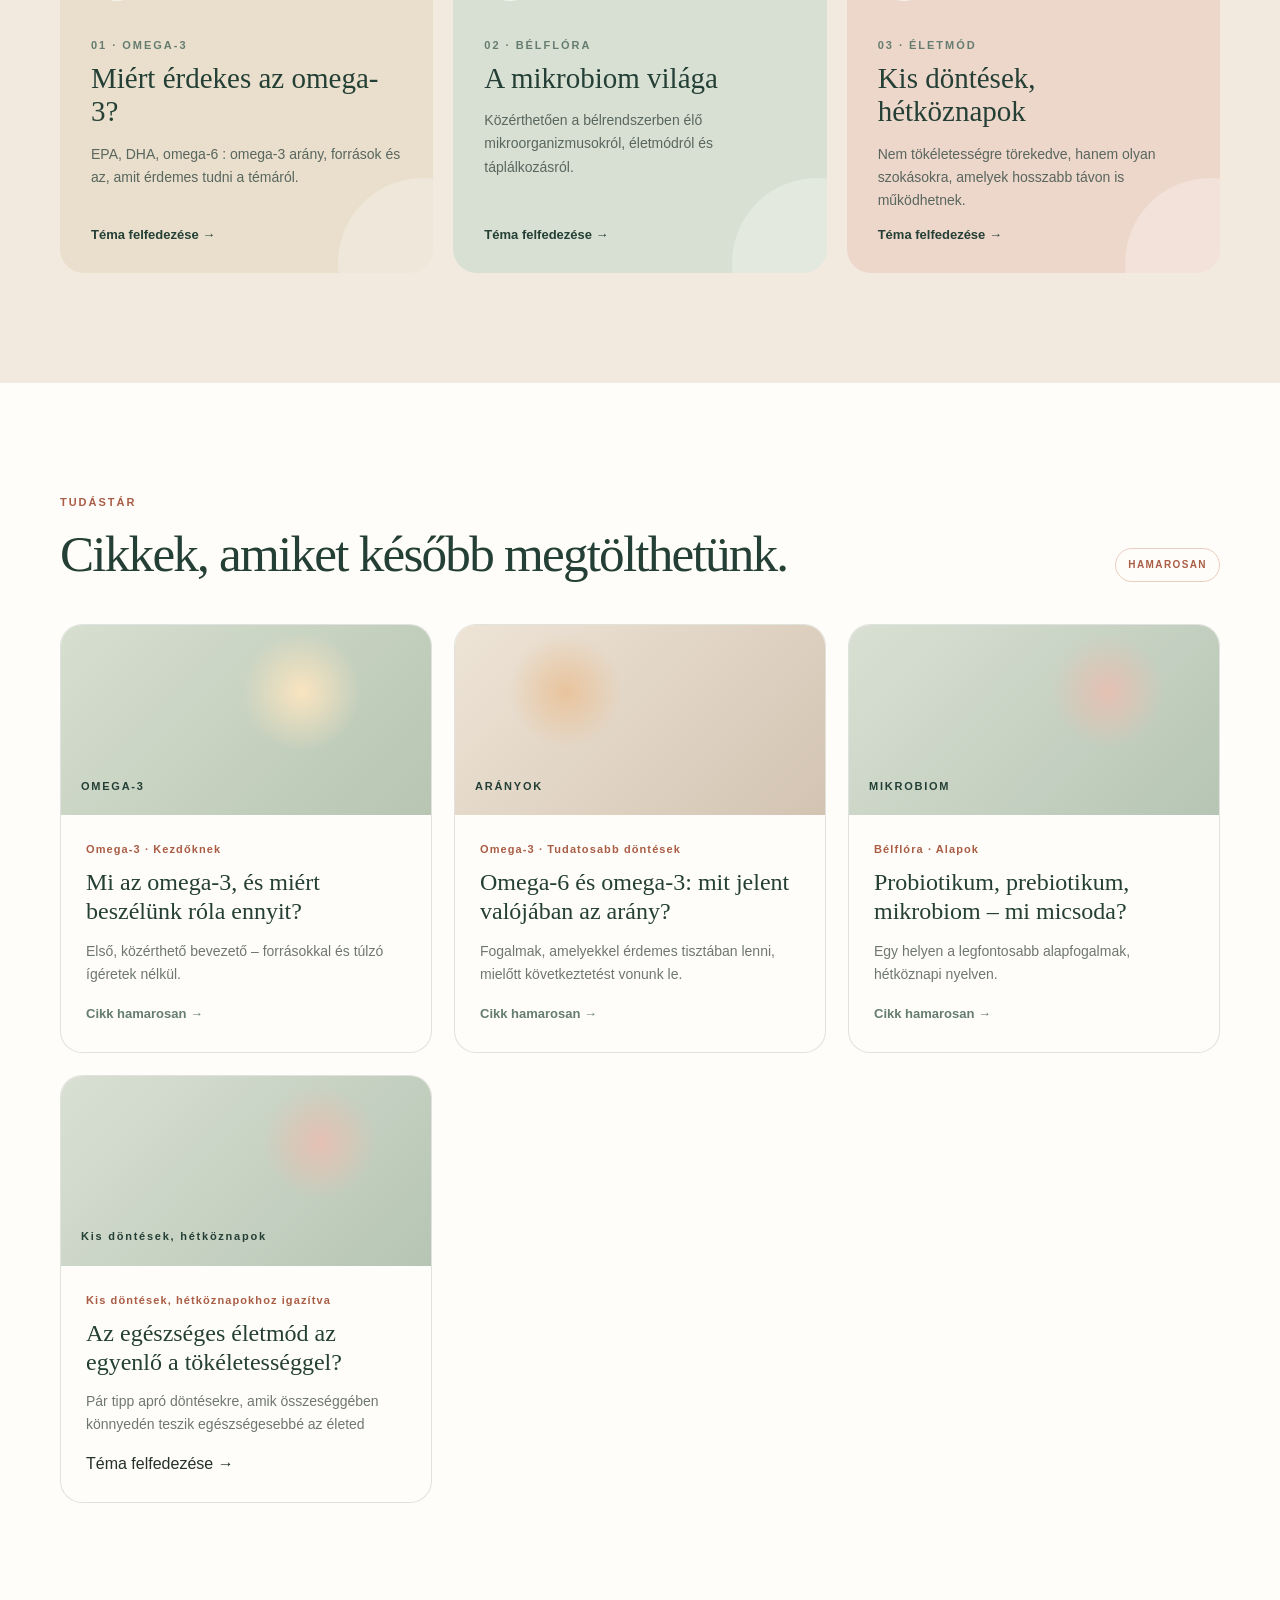
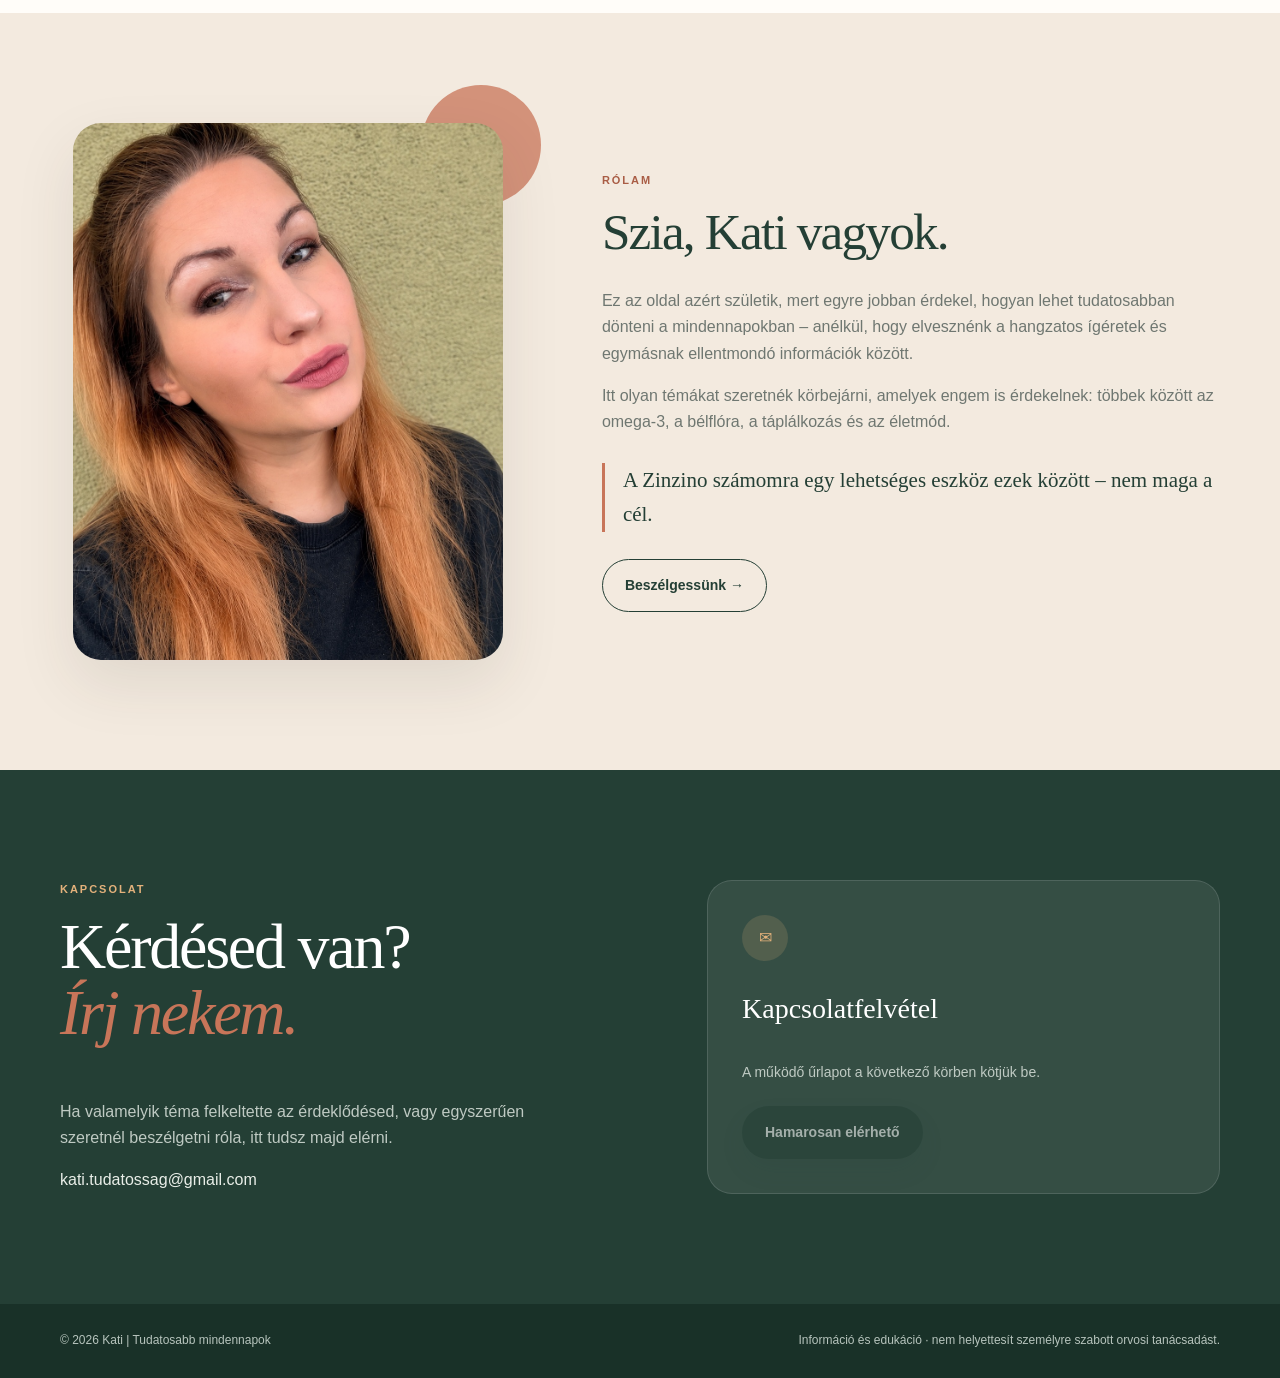
==== commit 788c7089: "Update index.html" ====
--- a/index.html
+++ b/index.html
@@ -107,7 +107,7 @@
             <p class="card-label">03 · ÉLETMÓD</p>
             <h3>Kis döntések, hétköznapok</h3>
             <p>Nem tökéletességre törekedve, hanem olyan szokásokra, amelyek hosszabb távon is működhetnek.</p>
-            <a href="#tudastar">Téma felfedezése <span>→</span></a>
+            <a href="kis-dontesek.html">Téma felfedezése <span>→</span></a>
           </article>
         </div>
       </div>
@@ -159,6 +159,18 @@
               <a href="#" class="disabled-link">Cikk hamarosan <span>→</span></a>
             </div>
           </article>
+
+              <article class="article-card">
+            <div class="article-image article-image-gut">
+              <span>Kis döntések, hétköznapok</span>
+            </div>
+            <div class="article-content">
+              <p class="article-meta">Kis döntések, hétköznapokhoz igazítva</p>
+              <h3>Az egészséges életmód az egyenlő a tökéletességgel?</h3>
+              <p>Pár tipp apró döntésekre, amik összeséggében könnyedén teszik egészségesebbé az életed</p>
+              <a href="kis-dontesek.html">Téma felfedezése <span>→</span></a>
+            </div>
+          </article>          
         </div>
       </div>
     </section>
--- a/styles.css
+++ b/styles.css
@@ -442,6 +442,6 @@
   .footer-note { text-align: left; }
 }
 .email-link {
-  display: inline-block;
-  margin-top: 20px;
-}
+  display: block;
+  margin-top: 10px;
+}
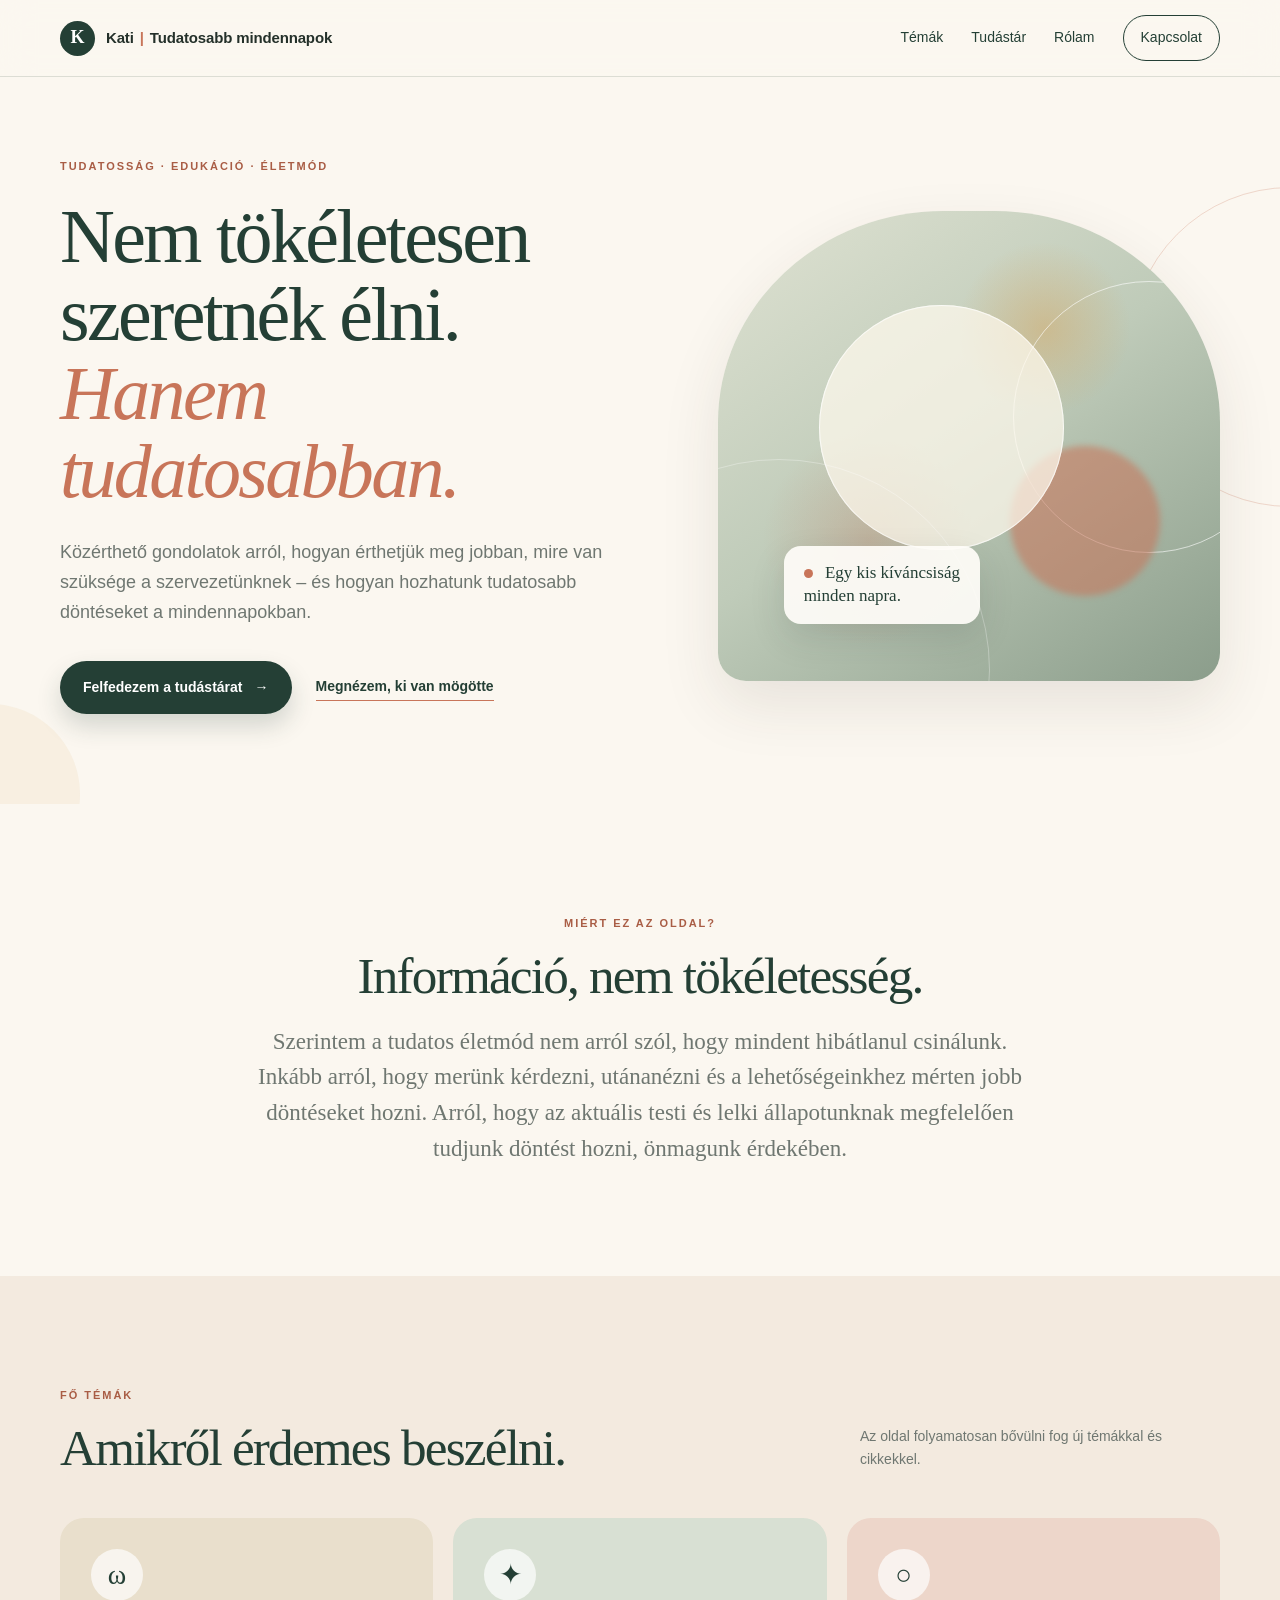
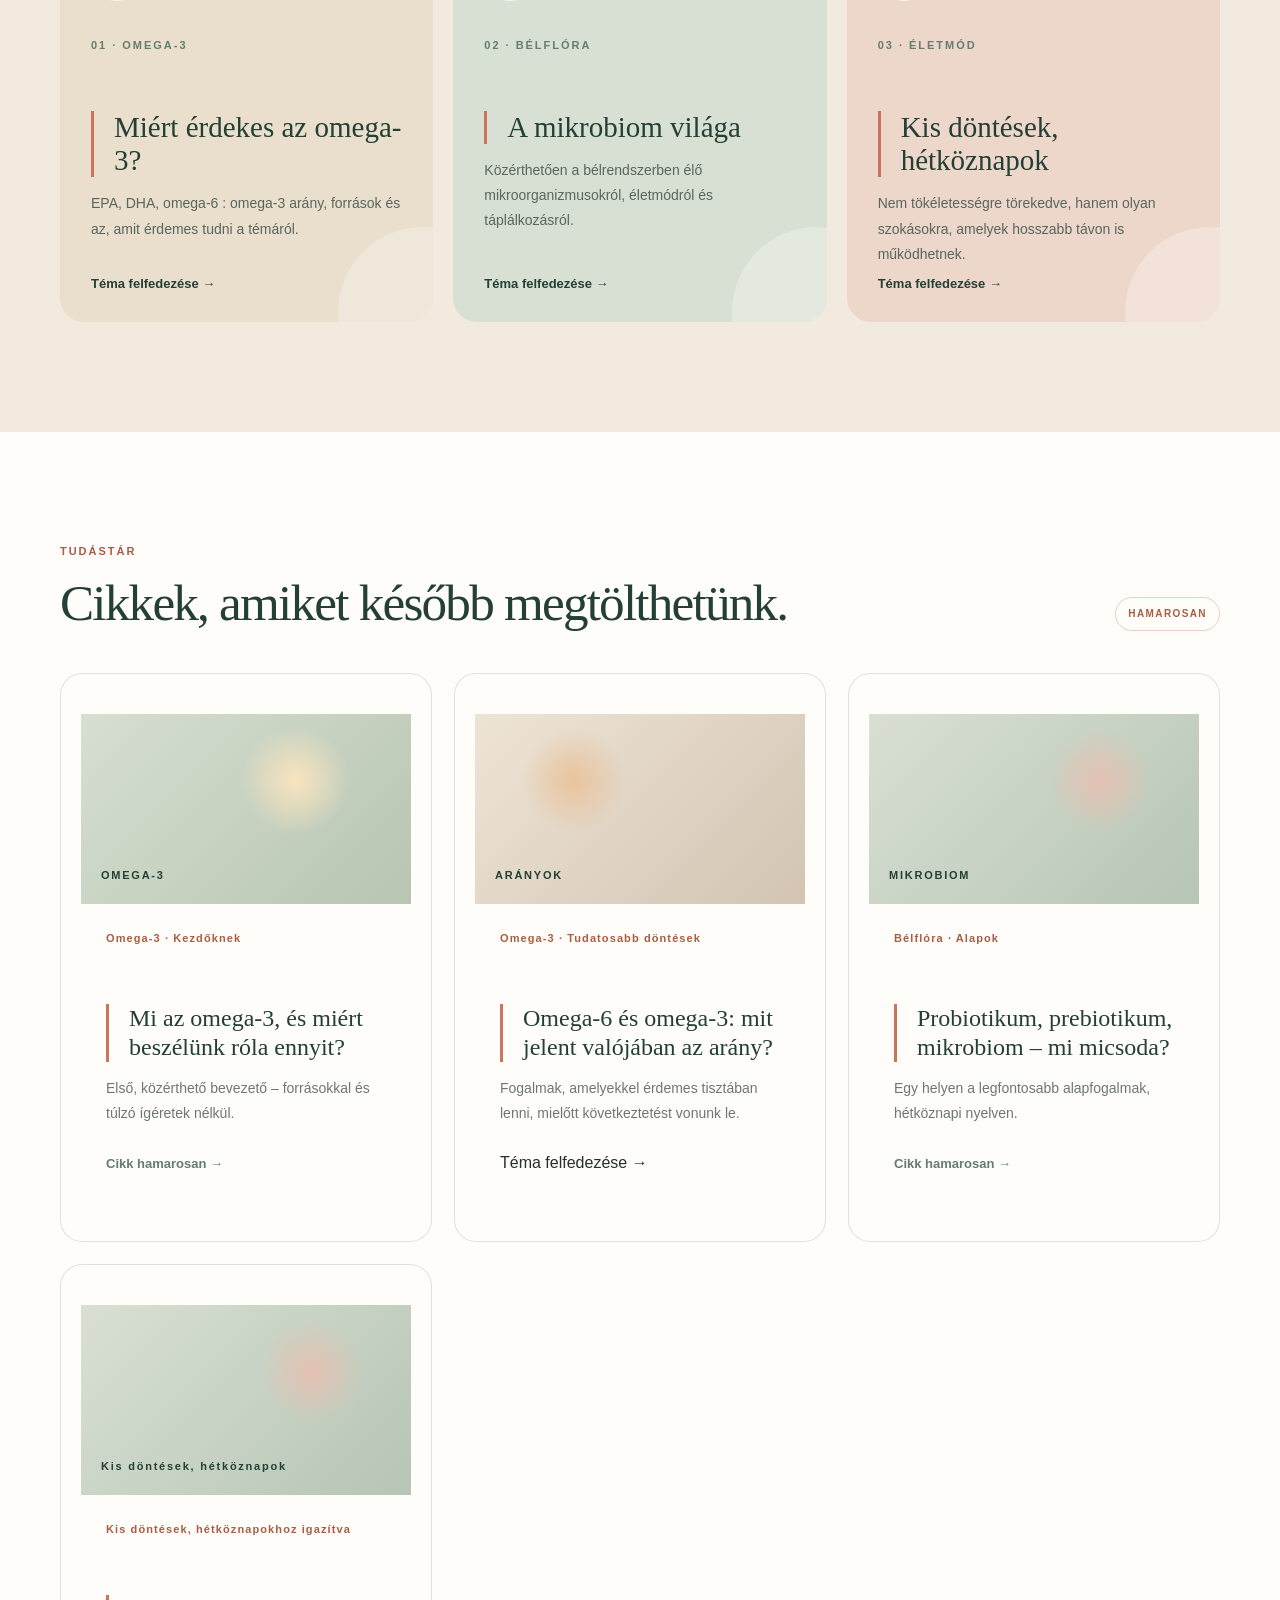
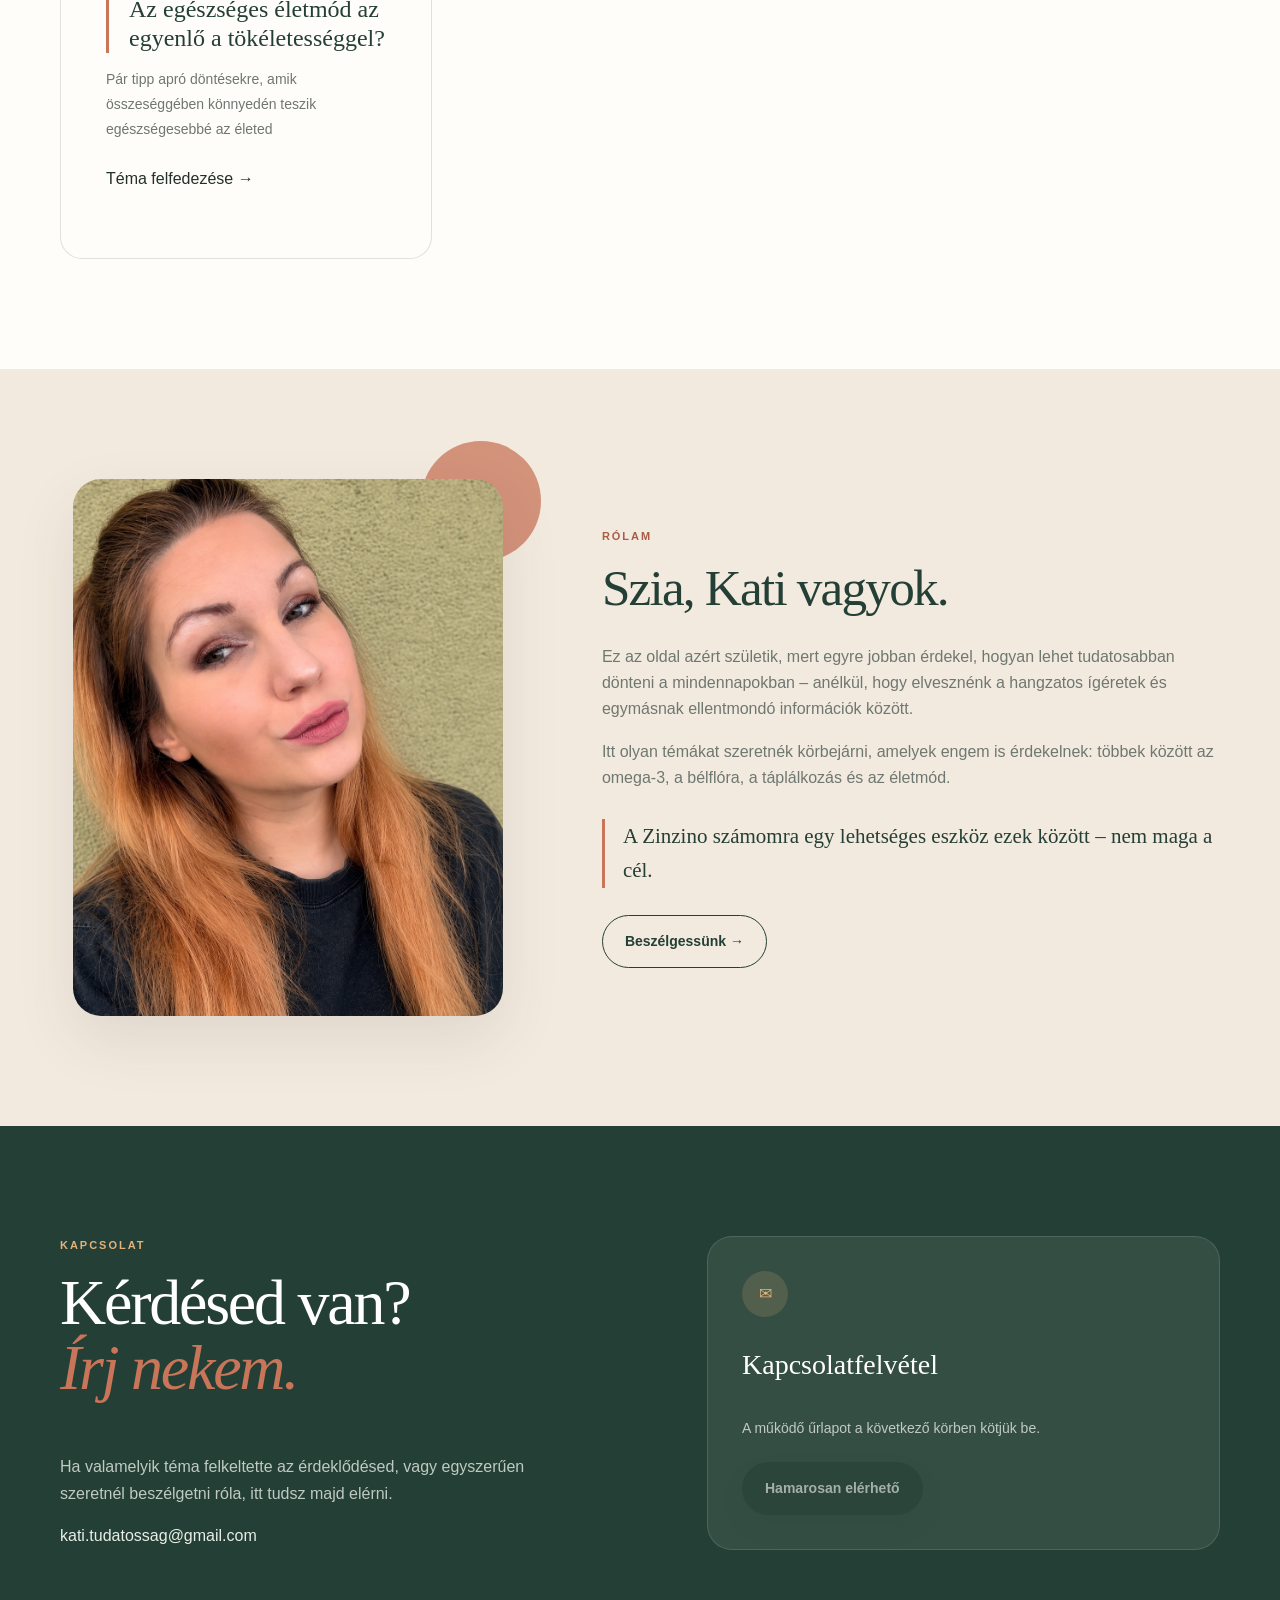
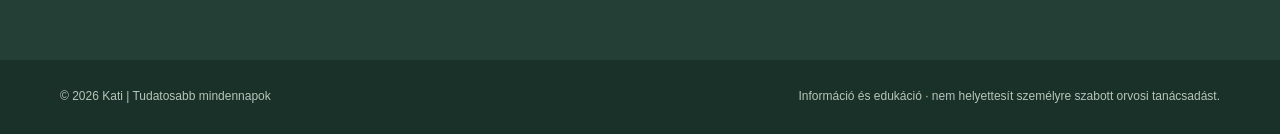
==== commit ead3a8be: "Update index.html" ====
--- a/index.html
+++ b/index.html
@@ -144,7 +144,7 @@
               <p class="article-meta">Omega-3 · Tudatosabb döntések</p>
               <h3>Omega-6 és omega-3: mit jelent valójában az arány?</h3>
               <p>Fogalmak, amelyekkel érdemes tisztában lenni, mielőtt következtetést vonunk le.</p>
-              <a href="#" class="disabled-link">Cikk hamarosan <span>→</span></a>
+               <a href="omega-6-omega-3-arany 3.html">Téma felfedezése <span>→</span></a>
             </div>
           </article>
 
--- a/styles.css
+++ b/styles.css
@@ -445,3 +445,77 @@
   display: block;
   margin-top: 10px;
 }
+
+article {
+      max-width: 800px;
+    margin: 0 auto;
+    padding: 40px 20px;
+}
+article p {
+  font-size: 17px;
+  line-height: 1.8;
+  color: var(--muted);
+  margin-bottom: 24px;
+}
+.back-button:hover {
+  color: var(--terracotta-dark);
+  transform: translateX(-3px);
+}
+
+article header {
+  margin-bottom: 60px;
+}
+
+article h1 {
+  font-family: Georgia, "Times New Roman", serif;
+  font-size: clamp(42px, 6vw, 64px);
+  line-height: 1.08;
+  font-weight: 500;
+  letter-spacing: -.035em;
+  color: var(--green);
+  margin: 0;
+}
+
+article h2 {
+  font-family: Georgia, "Times New Roman", serif;
+  font-size: clamp(30px, 4vw, 40px);
+  line-height: 1.15;
+  font-weight: 500;
+  letter-spacing: -.025em;
+  color: var(--green);
+  margin: 65px 0 22px;
+}
+
+article h3 {
+  font-family: Georgia, "Times New Roman", serif;
+  font-size: 24px;
+  line-height: 1.4;
+  font-weight: 500;
+  color: var(--green);
+  border-left: 3px solid var(--terracotta);
+  padding-left: 20px;
+  margin: 55px 0 28px;
+}
+
+article section {
+  margin: 0;
+}
+
+@media (max-width: 680px) {
+  article {
+    padding-top: 30px;
+  }
+
+  article header {
+    margin-bottom: 40px;
+  }
+
+  article h2 {
+    margin-top: 50px;
+  }
+
+  article h3 {
+    font-size: 21px;
+    padding-left: 15px;
+  }
+}
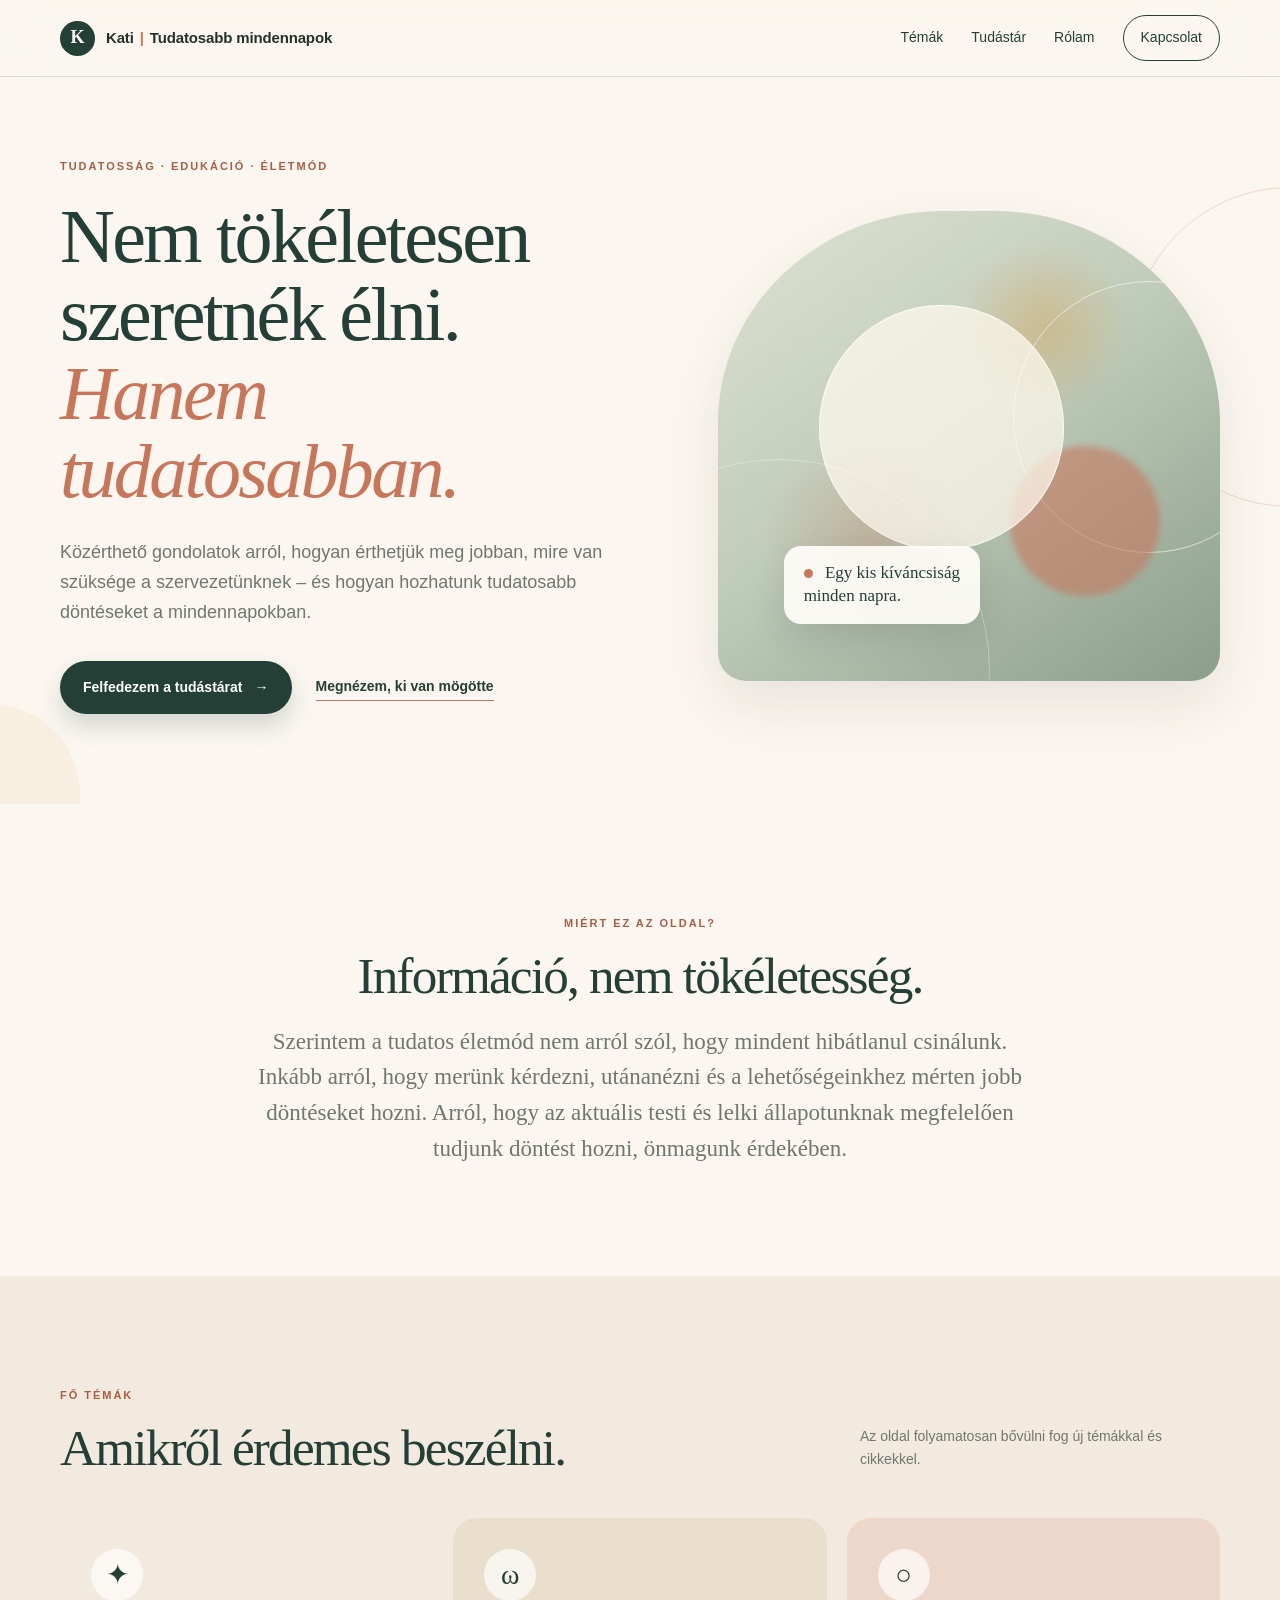
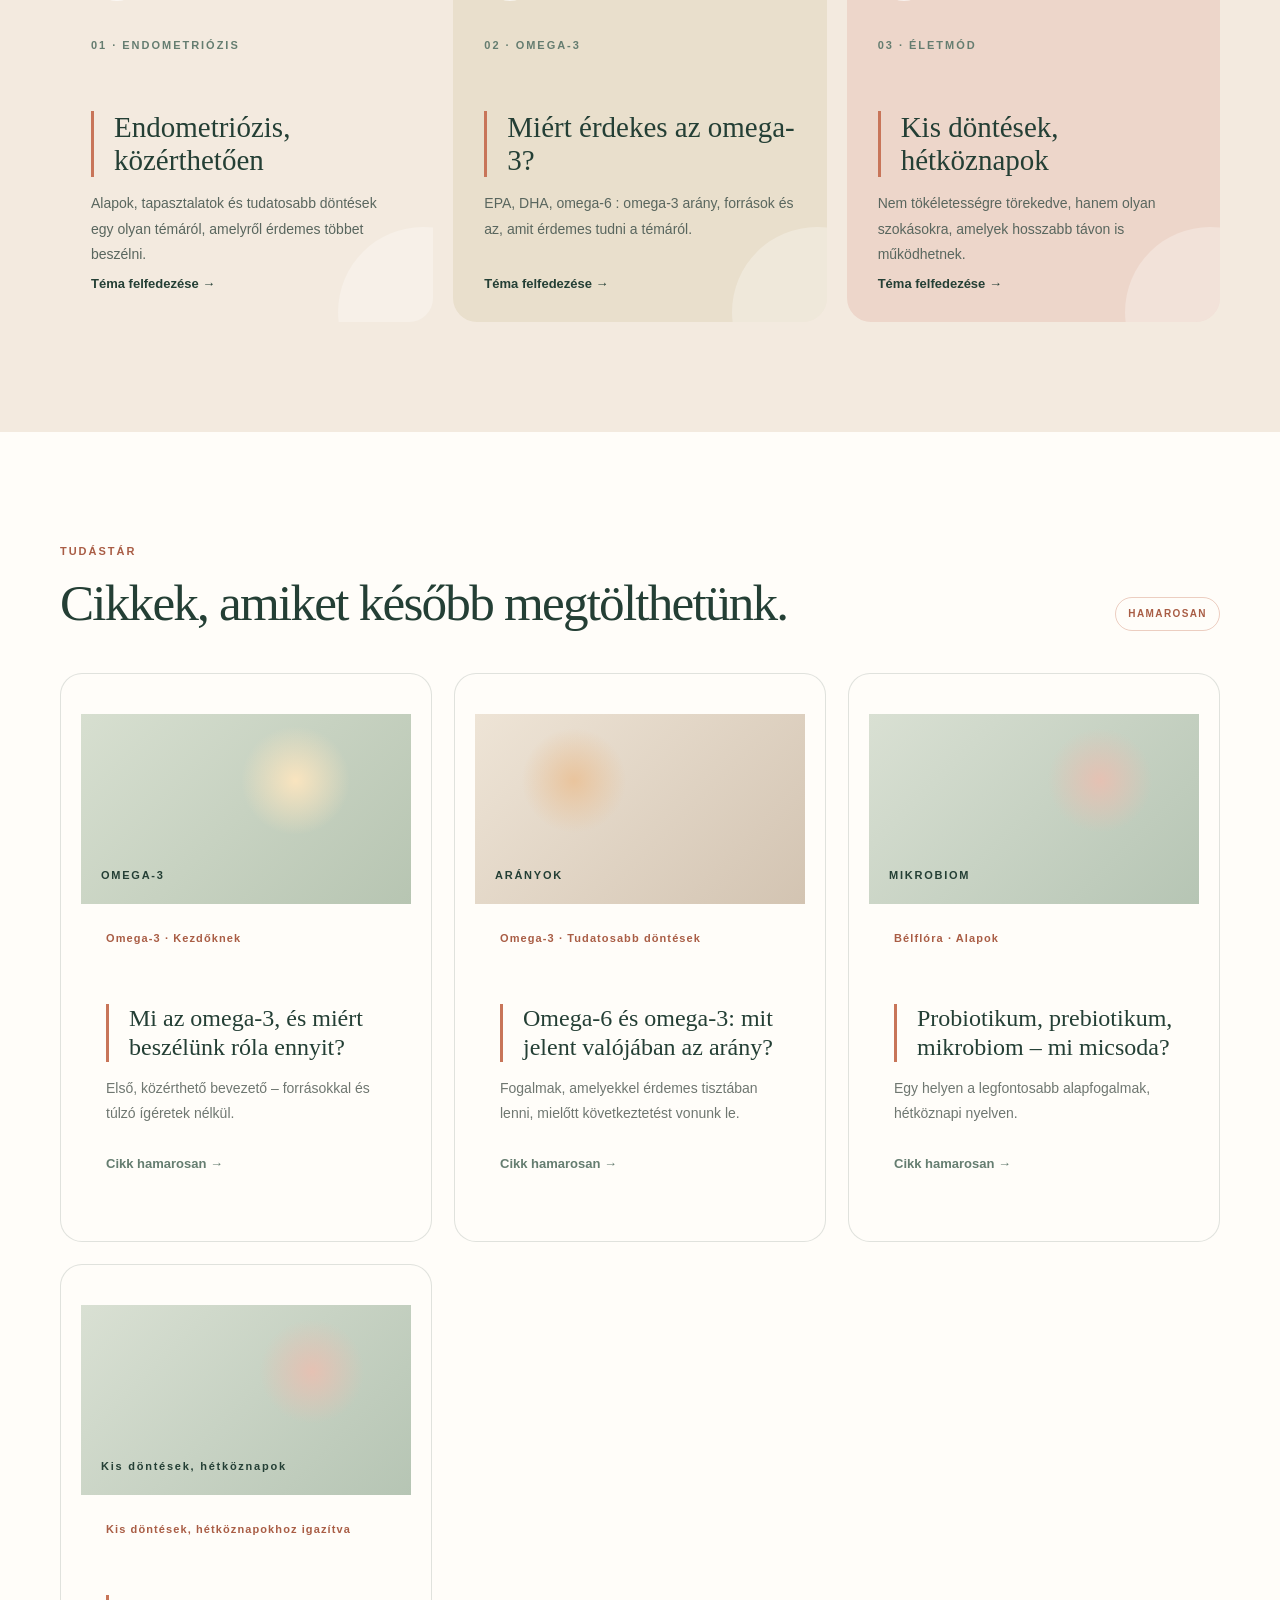
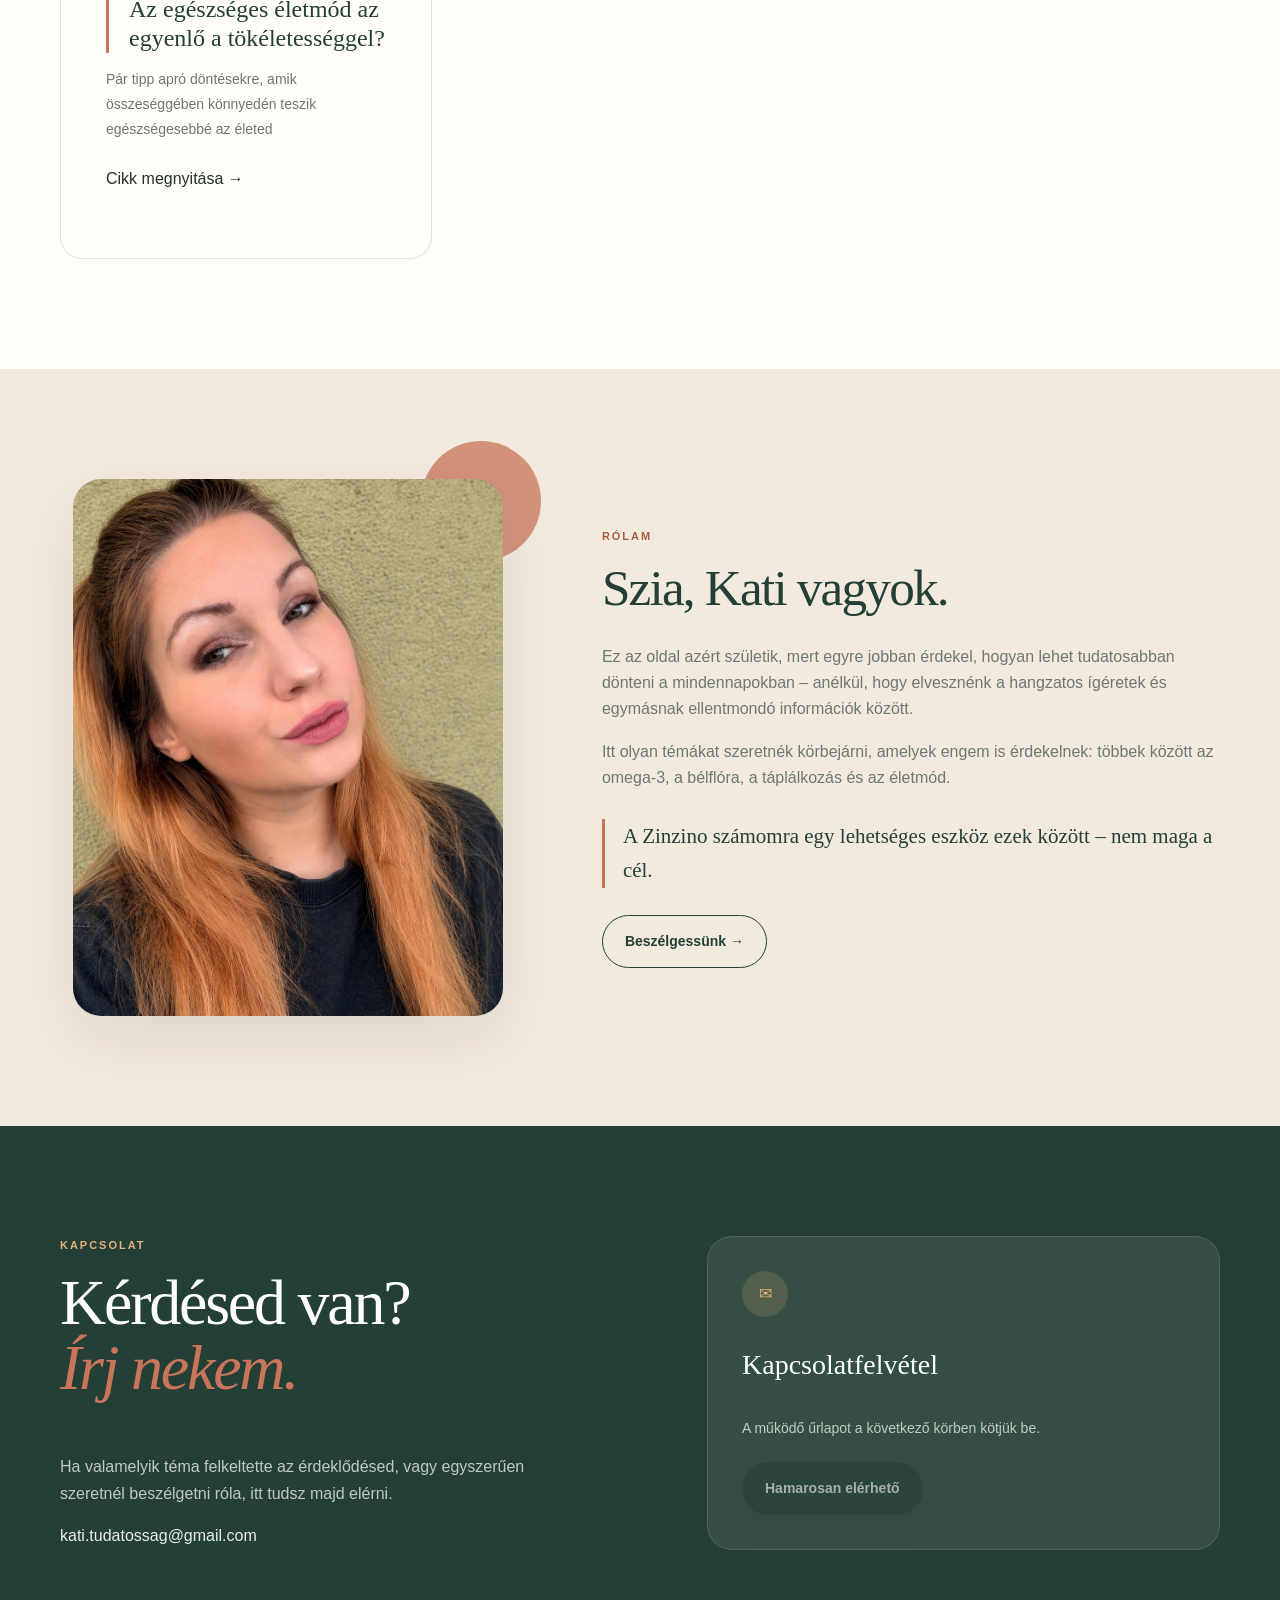
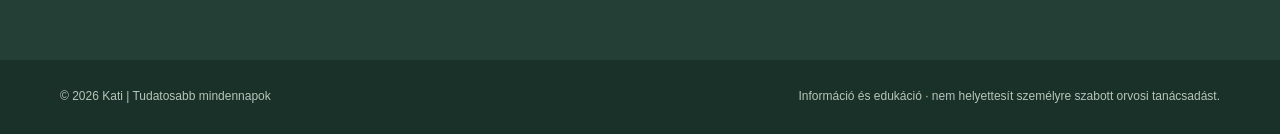
==== commit 7050e02b: "Update index.html" ====
--- a/index.html
+++ b/index.html
@@ -86,20 +86,20 @@
         </div>
 
         <div class="topic-grid">
+          <article class="topic-card topic-endometriosis">
+            <span class="topic-icon">✦</span>
+            <p class="card-label">01 · ENDOMETRIÓZIS</p>
+            <h3>Endometriózis, közérthetően</h3>
+            <p>Alapok, tapasztalatok és tudatosabb döntések egy olyan témáról, amelyről érdemes többet beszélni.</p>
+            <a href="endometriozis.html">Téma felfedezése <span>→</span></a>
+          </article>
+
           <article class="topic-card topic-omega">
             <span class="topic-icon">ω</span>
-            <p class="card-label">01 · OMEGA-3</p>
+            <p class="card-label">02 · OMEGA-3</p>
             <h3>Miért érdekes az omega-3?</h3>
             <p>EPA, DHA, omega-6 : omega-3 arány, források és az, amit érdemes tudni a témáról.</p>
-            <a href="#tudastar">Téma felfedezése <span>→</span></a>
-          </article>
-
-          <article class="topic-card topic-gut">
-            <span class="topic-icon">✦</span>
-            <p class="card-label">02 · BÉLFLÓRA</p>
-            <h3>A mikrobiom világa</h3>
-            <p>Közérthetően a bélrendszerben élő mikroorganizmusokról, életmódról és táplálkozásról.</p>
-            <a href="#tudastar">Téma felfedezése <span>→</span></a>
+            <a href="omega-3.html">Téma felfedezése <span>→</span></a>
           </article>
 
           <article class="topic-card topic-lifestyle">
@@ -107,7 +107,7 @@
             <p class="card-label">03 · ÉLETMÓD</p>
             <h3>Kis döntések, hétköznapok</h3>
             <p>Nem tökéletességre törekedve, hanem olyan szokásokra, amelyek hosszabb távon is működhetnek.</p>
-            <a href="kis-dontesek.html">Téma felfedezése <span>→</span></a>
+            <a href="eletmod.html">Téma felfedezése <span>→</span></a>
           </article>
         </div>
       </div>
@@ -144,7 +144,7 @@
               <p class="article-meta">Omega-3 · Tudatosabb döntések</p>
               <h3>Omega-6 és omega-3: mit jelent valójában az arány?</h3>
               <p>Fogalmak, amelyekkel érdemes tisztában lenni, mielőtt következtetést vonunk le.</p>
-               <a href="omega-6-omega-3-arany 3.html">Téma felfedezése <span>→</span></a>
+              <a href="#" class="disabled-link">Cikk hamarosan <span>→</span></a>
             </div>
           </article>
 
@@ -168,7 +168,7 @@
               <p class="article-meta">Kis döntések, hétköznapokhoz igazítva</p>
               <h3>Az egészséges életmód az egyenlő a tökéletességgel?</h3>
               <p>Pár tipp apró döntésekre, amik összeséggében könnyedén teszik egészségesebbé az életed</p>
-              <a href="kis-dontesek.html">Téma felfedezése <span>→</span></a>
+              <a href="kis-dontesek.html">Cikk megnyitása <span>→</span></a>
             </div>
           </article>          
         </div>
